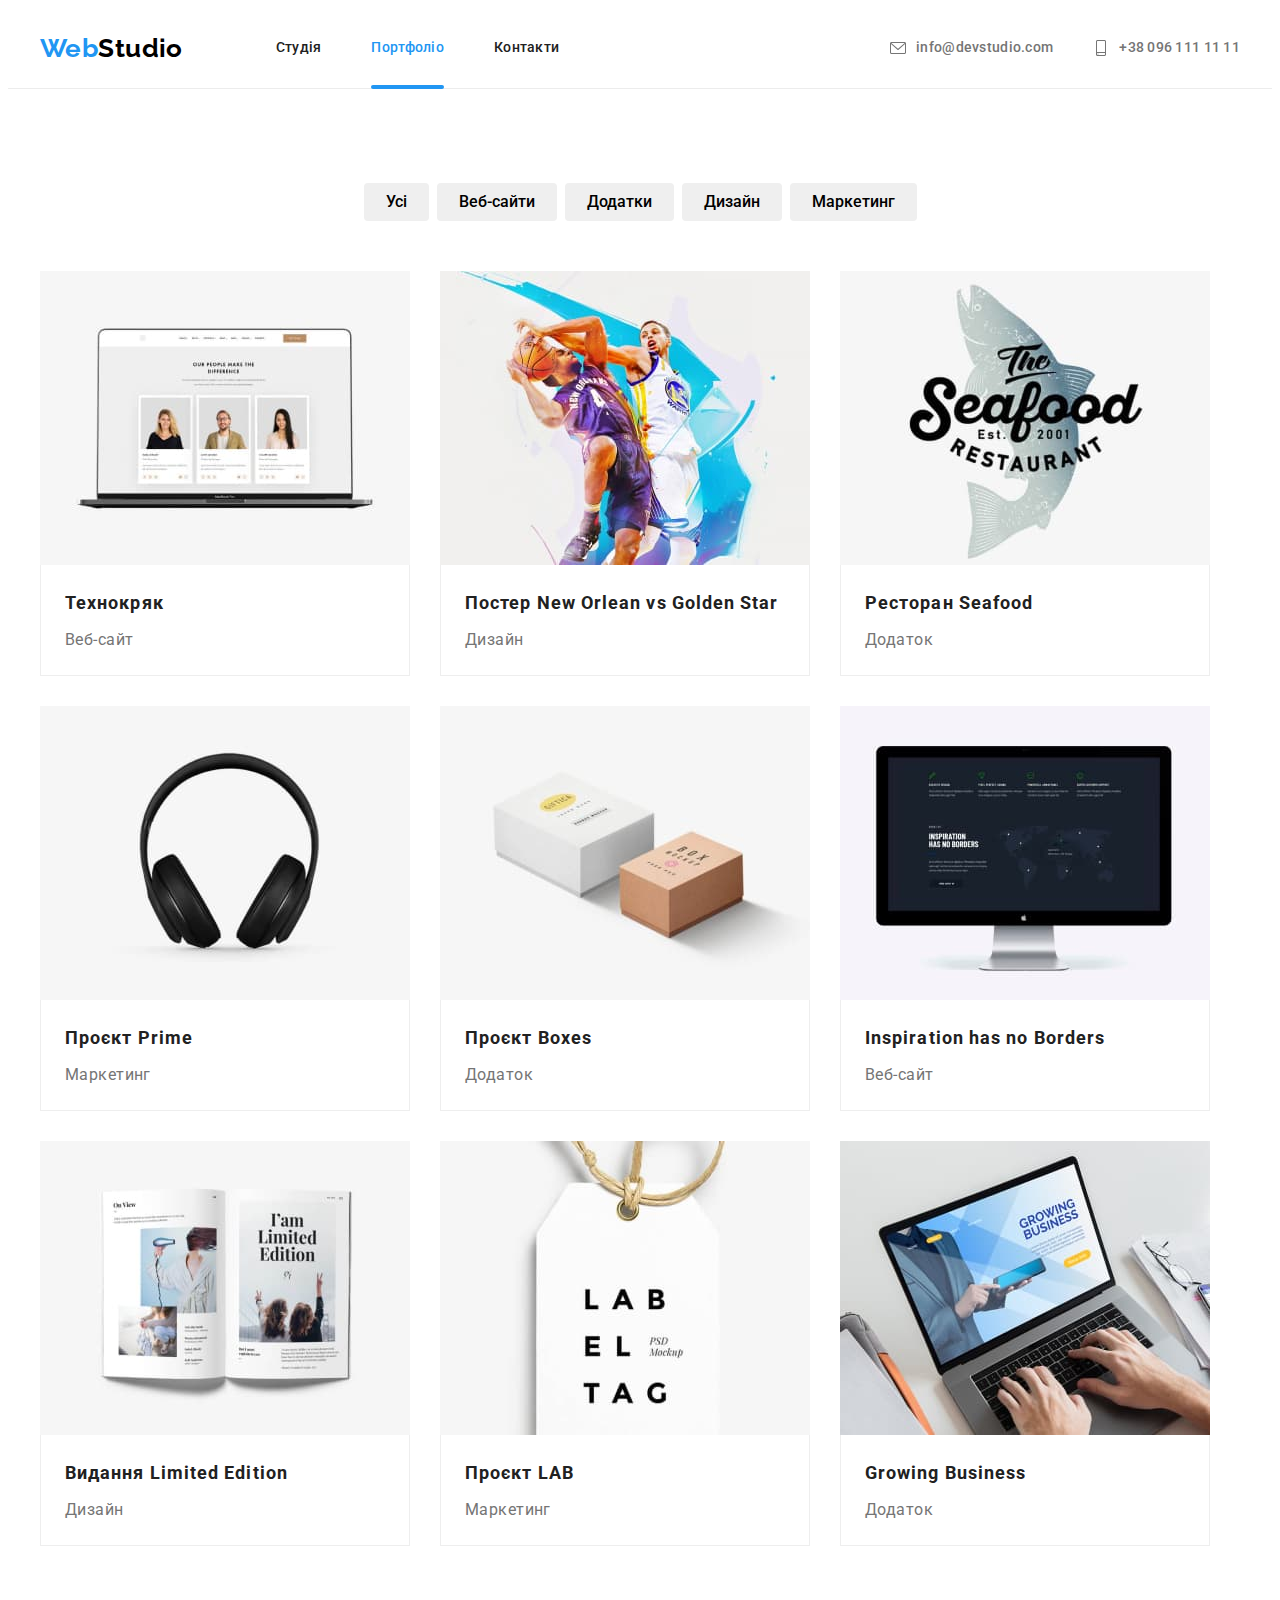
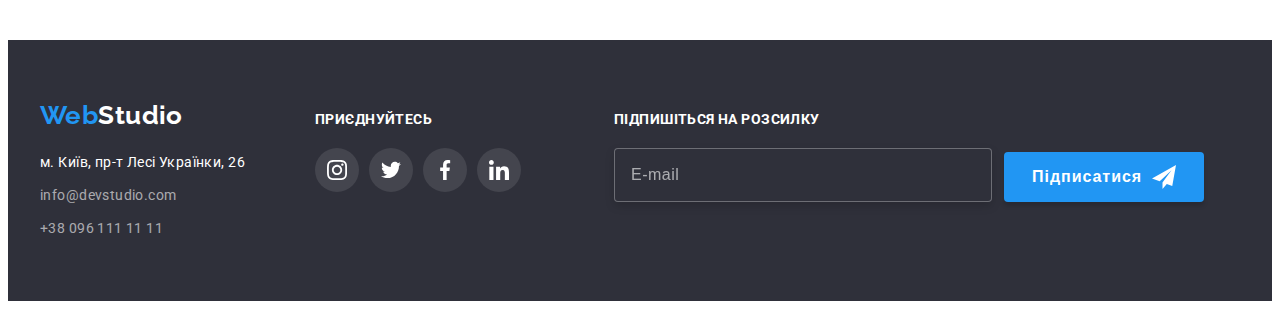
==== portfolio.html @ 4efedf9e "Initial commit" ====
<!DOCTYPE html>
<html lang="uk">
<head>
	<meta charset="UTF-8">
	<meta http-equiv="X-UA-Compatible" content="IE=edge">
	<meta name="viewport" content="width=device-width, initial-scale=1.0">
	<title>Document</title>
	<link href="https://fonts.googleapis.com/css2?family=Raleway:wght@700&family=Roboto:wght@400;500;700;900&display=swap"
		rel="stylesheet">

	<link rel="stylesheet" href="https://cdnjs.cloudflare.com/ajax/libs/modern-normalize/1.1.0/modern-normalize.min.css" integrity="sha512-wpPYUAdjBVSE4KJnH1VR1HeZfpl1ub8YT/NKx4PuQ5NmX2tKuGu6U/JRp5y+Y8XG2tV+wKQpNHVUX03MfMFn9Q==" crossorigin="anonymous" referrerpolicy="no-referrer" />
	<!-- <link rel="stylesheet" href="./css/styles.css"> -->
	<link rel="stylesheet" href="./css/main.min.css">

</head>
<body>
	<!-- Шапка сайта -->
	<header class="header">
		<div class="container">
			<div class="header__content">
				<nav class="header__nav-content">
					<a href="./index.html" class="logo">
						<span class="logo__web">Web</span><span class="logo__studio">Studio</span>
					</a>

					<ul class="site-nav list">
						<li>
							<a href="./index.html" class="site-nav__link">Студія</a>
						</li>
						<li>
							<a href="" class="site-nav__link site-nav__link--current">Портфоліо</a>
						</li>
						<li>
							<a href="" class="site-nav__link">Контакти</a>
						</li>
					</ul>
				</nav>
				
				<ul class="site-contacts list">
					<li>
						<a href="mailto:info@devstudio.com" class="site-contacts__link">
							<svg class="site-contacts__icon" width="16" height="16" >
								<use href="./images/symbol-defs.svg#icon-envelope"></use>
							</svg>
							info@devstudio.com
						</a>
					</li>
					<li>
						<a href="tel:+380961111111" class="site-contacts__link">
							<svg class="site-contacts__icon" width="16" height="16" >
								<use href="./images/symbol-defs.svg#icon-smartphone"></use>
							</svg>
							+38 096 111 11 11
						</a>
					</li>
				</ul>
			</div>
		</div>
	</header>

	<main>
		<section class="section">
			<div class="container">
				<h1 class="section__title visually-hidden">Портфоліо</h1>
				<ul class="filters list">
					<li class="filters__item">
						<button type="button" class="filters__button">Усі</button>
					</li>
					<li class="filters__item">
						<button type="button" class="filters__button">Веб-сайти</button>
					</li>
					<li class="filters__item">
						<button type="button" class="filters__button">Додатки</button>
					</li>
					<li class="filters__item">
						<button type="button" class="filters__button">Дизайн</button>
					</li>
					<li class="filters__item">
						<button type="button" class="filters__button">Маркетинг</button>
					</li>
				</ul>
			
				<ul class="project list">
					<li class="project__item">
						<a href="" class="project__link">
							<div class="project__overlay">
								<img src="./images/services1.jpg" alt="Технокряк" width="370">
								<p class="project__text">
								Ресурс пропонує комплексні пропозиції з різним рівнем функціоналу та сервісів. Все це дозволить відвідувачу отримати вичерпні відомості про компанію чи приватну особу.
								</p>
							</div>
							
							<div class="project__content">
								<h2 class="project__title">Технокряк</h2>
								<p class="project__description">Веб-сайт</p>
							</div>
						</a>
					</li>
					<li class="project__item">
						<a href="" class="project__link">
							<div class="project__overlay">
								<img src="./images/services2.jpg" alt="Постер New Orlean vs Golden Star" width="370">
								<p class="project__text">
								Ресурс пропонує комплексні пропозиції з різним рівнем функціоналу та сервісів. Все це дозволить відвідувачу отримати вичерпні відомості про компанію чи приватну особу.
								</p>
							</div>

							<div class="project__content">
								<h2 class="project__title">Постер New Orlean vs Golden Star</h2>
								<p class="project__description">Дизайн</p>
							</div>
						</a>
					</li>
					<li class="project__item">
						<a href="" class="project__link">
							<div class="project__overlay">
								<img src="./images/services3.jpg" alt="Ресторан Seafood" width="370">
								<p class="project__text">
								Ресурс пропонує комплексні пропозиції з різним рівнем функціоналу та сервісів. Все це дозволить відвідувачу отримати вичерпні відомості про компанію чи приватну особу.
								</p>
							</div>

							<div class="project__content">
								<h2 class="project__title">Ресторан Seafood</h2>
								<p class="project__description">Додаток</p>
							</div>
						</a>
					</li>
					<li class="project__item">
						<a href="" class="project__link">
							<div class="project__overlay">
								<img src="./images/services4.jpg" alt="Проєкт Prime" width="370">
								<p class="project__text">
								Ресурс пропонує комплексні пропозиції з різним рівнем функціоналу та сервісів. Все це дозволить відвідувачу отримати вичерпні відомості про компанію чи приватну особу.
								</p>
							</div>

							<div class="project__content">
								<h2 class="project__title">Проєкт Prime</h2>
								<p class="project__description">Маркетинг</p>
							</div>
						</a>
					</li>
					<li class="project__item">
						<a href="" class="project__link">
							<div class="project__overlay">
								<img src="./images/services5.jpg" alt="Проєкт Boxes" width="370">
								<p class="project__text">
								Ресурс пропонує комплексні пропозиції з різним рівнем функціоналу та сервісів. Все це дозволить відвідувачу отримати вичерпні відомості про компанію чи приватну особу.
								</p>
							</div>

							<div class="project__content">
								<h2 class="project__title">Проєкт Boxes</h2>
								<p class="project__description">Додаток</p>
							</div>
						</a>
					</li>
					<li class="project__item">
						<a href="" class="project__link">
							<div class="project__overlay">
								<img src="./images/services6.jpg" alt="Inspiration has no Borders" width="370">
								<p class="project__text">
								Ресурс пропонує комплексні пропозиції з різним рівнем функціоналу та сервісів. Все це дозволить відвідувачу отримати вичерпні відомості про компанію чи приватну особу.
								</p>
							</div>

							<div class="project__content">
								<h2 class="project__title">Inspiration has no Borders</h2>
								<p class="project__description">Веб-сайт</p>
							</div>
						</a>
					</li>
					<li class="project__item">
						<a href="" class="project__link">
							<div class="project__overlay">
								<img src="./images/services7.jpg" alt="Видання Limited Edition" width="370">
								<p class="project__text">
								Ресурс пропонує комплексні пропозиції з різним рівнем функціоналу та сервісів. Все це дозволить відвідувачу отримати вичерпні відомості про компанію чи приватну особу.
								</p>
							</div>

							<div class="project__content">
								<h2 class="project__title">Видання Limited Edition</h2>
								<p class="project__description">Дизайн</p>
							</div>
						</a>
					</li>
					<li class="project__item">
						<a href="" class="project__link">
							<div class="project__overlay">
								<img src="./images/services8.jpg" alt="Проєкт LAB" width="370">
								<p class="project__text">
								Ресурс пропонує комплексні пропозиції з різним рівнем функціоналу та сервісів. Все це дозволить відвідувачу отримати вичерпні відомості про компанію чи приватну особу.
								</p>
							</div>

							<div class="project__content">
								<h2 class="project__title">Проєкт LAB</h2>
								<p class="project__description">Маркетинг</p>
							</div>
						</a>
					</li>
					<li class="project__item">
						<a href="" class="project__link">
							<div class="project__overlay">
								<img src="./images/services9.jpg" alt="Growing Business" width="370">
								<p class="project__text">
								Ресурс пропонує комплексні пропозиції з різним рівнем функціоналу та сервісів. Все це дозволить відвідувачу отримати вичерпні відомості про компанію чи приватну особу.
								</p>
							</div>

							<div class="project__content">
								<h2 class="project__title">Growing Business</h2>
								<p class="project__description">Додаток</p>
							</div>
						</a>
					</li>
				</ul>
			</div>
		</section>
	</main>

		<footer class="footer">
		<div class="container">
			<div class="footer__arrangement">
				<div class="side-left">
					<a href="./portfolio.html" class="logo"><span class="logo__web">Web</span><span class="logo__studio logo__studio--footer">Studio</span></a>
			
					<address class="address">
						<ul class="address__list list">
							<li class="address__item">
								<a href="https://goo.gl/maps/CPtrU1FHBa2aNyZL9" class="address__street" target="_blank" rel="noopener noreferrer nofollow">м. Київ, пр-т Лесі Українки, 26</a>
							</li>
							<li class="address__item">
								<a href="mailto:info@devstudio.com" class="address__link">info@devstudio.com</a> <br>
							</li>
							<li class="address__item">
								<a href="tel:+380961111111" class="address__link">+38 096 111 11 11</a>
							</li>
						</ul>
					</address>
				</div>
			
				<div class="side-centre">
					<h2 class="side-centre__title">Приєднуйтесь</h2>
					<ul class="network list">
						<li class="network__item">
							<a href="" class="network__svg network__svg--background">
								<svg width="20" height="20">
									<use href="./images/symbol-defs.svg#icon-instagram"></use>
								</svg>
							</a>
						</li>
						<li class="network__item">
							<a href="" class="network__svg network__svg--background">
								<svg width="20" height="20">
									<use href="./images/symbol-defs.svg#icon-twitter"></use>
								</svg>
							</a>
						</li>
						<li class="network__item">
							<a href="" class="network__svg network__svg--background">
								<svg width="20" height="20">
									<use href="./images/symbol-defs.svg#icon-facebook"></use>
								</svg>
							</a>
						</li>
						<li class="network__item">
							<a href="" class="network__svg network__svg--background">
								<svg width="20" height="20">
									<use href="./images/symbol-defs.svg#icon-linkedin"></use>
								</svg>
							</a>
						</li>
					</ul>
				</div>

				<div class="side-right">
					<!-- <h2 class="side-right__title">Підпишіться на розсилку</h2> -->

					<form>
						<div class="content-form">
							<label class="label-footer">
								<span class="label-footer__text">Підпишіться на розсилку</span>
								<input class="label-footer__input" type="email" placeholder="E-mail" name="email">
							</label>

							<button class="button-footer">Підписатися
								<svg class="icon-send" width="24" height="24">
									<use href="./images/symbol-defs.svg#icon-icon-send"></use>
								</svg>
							</button>
						</div>
					</form>
				</div>
			</div>
		</div>
	</footer>
</body>
</html>
---- css/styles.css ----
/* цвет основного текста #212121 */
/* цвет в лого1 #000000*/
/* вторичный цвет текста  #2196F3*/
/* белый #FFFFFF */
/* цвет абзацев #757575 */
/* цвет контактов rgba(255, 255, 255, 0.6) */
/* цвет фона #F5F5F5 */
/* вторичный фон #2F303A*/

:root {
	--primary-text-color: #212121;
	--title-text-color: #FFFFFF;
	--accent-color: #2196F3;
	--paragraph-text-color: #757575;
	--logo-color: #000000;
	--secondary-background-color: #2F303A;
	--hover-button-color: #188CE8;
	--secondary-title-text-color: #F5F4FA;
}

/* Стили index.html */

/* body */
body {
	color: var(--primary-text-color);
	background-color: var(--title-text-color);

	font-family: 'Roboto', sans-serif;
	font-size: 14px;
	letter-spacing: 0.03em;
}

.list {
	list-style: none;
	margin: 0;
	padding: 0;
}

img {
	display: block;
	max-width: 100%;
	height: auto;
}

h1,
h2,
h3,
h4,
h5,
h6,
p {
  margin-top: 0;
  margin-bottom: 0;
}

.container {
	width: 1200px;
	padding-left: 15px;
	padding-right: 15px;
	margin-left: auto;
	margin-right: auto;
	/* outline: 2px solid tomato; */
}

.visually-hidden {
    position: absolute;
    white-space: nowrap;
    width: 1px;
    height: 1px;
    overflow: hidden;
    border: 0;
    padding: 0;
    clip: rect(0 0 0 0);
    clip-path: inset(50%);
    margin: -1px;
}

.header {
	border-bottom: 1px solid #ECECEC;
}

/* logo */
.logo {
	font-family: 'Raleway';
	font-weight: 700;
	font-size: 26px;
	line-height: 1.19;

	text-decoration: none;
}

.logo__web {
	color: var(--accent-color);
}

.logo__studio {
	color: var(--logo-color);
}

.header__content {
	display: flex;
	align-items: center;
}

.header__nav-content {
	display: flex;
	align-items: center;
}

/* Site nav */
.site-nav {
	display: flex;
	gap: 50px;
	margin-left: 93px;
}

.site-nav__link {
	display: block;
	padding-top: 32px;
    padding-bottom: 32px;

	color: inherit;
	font-weight: 500;
	line-height: 1.14;
	letter-spacing: 0.02em;

	text-decoration: none;

	transition: color 250ms cubic-bezier(0.4, 0, 0.2, 1);
}

.site-nav__link:hover,
.site-nav__link:focus {
	color: var(--accent-color);
}

.site-nav__link--current {
	color: var(--accent-color);
	position: relative;
}

.site-nav__link--current::after {
	display: block;
	content: '';
	position: absolute;
	bottom: -1px;
	left: 0;
	width: 100%;
	height: 4px;
	background-color: var(--accent-color);
	border-radius: 2px;
}

.site-contacts {
	display: flex;
	gap: 40px;
	margin-left: auto;
}

.site-contacts__link {
	display: flex;
    align-items: center;
	justify-content: center;
	gap: 10px;
	color: var(--paragraph-text-color);
	fill: currentColor;

	font-weight: 500;
	line-height: 1.14;
	letter-spacing: 0.02em;

	text-decoration: none;

	transition: color 250ms cubic-bezier(0.4, 0, 0.2, 1), fill 250ms cubic-bezier(0.4, 0, 0.2, 1);;
}

.site-contacts__link:hover,
.site-contacts__link:focus,
.address__link:hover,
.address__link:focus {
	color: var(--accent-color);
	fill: currentColor;
}

/* main */

/* Hero */

.hero {
	background-color: var(--secondary-background-color);
	text-align: center;
}

.hero__thumb {
	padding-top: 200px;
	padding-bottom: 200px;

	max-width: 1600px;
	height: 600px;
	margin-left: auto;
	margin-right: auto;
	background-image: linear-gradient(
     	 to right,
     	 rgba(47, 48, 58, 0.4),
     	 rgba(47, 48, 58, 0.4)
    	), 
		url("../images/hero-img.jpg");
	background-repeat: no-repeat;
	background-size: cover;
	background-position: center;
}

.hero__title {
	margin-bottom: 30px;

	color: var(--title-text-color);

	font-weight: 900;
	font-size: 44px;
	line-height: 1.36;
	
	text-align: center;
	letter-spacing: 0.06em;
	text-transform: uppercase;
}

/* button */
.hero__button {
	box-shadow: 0px 4px 4px rgba(0, 0, 0, 0.15);
	border-radius: 4px;
	border: none;
	padding: 10px 24px;

	color: var(--title-text-color);
	background-color: var(--accent-color);

	font-family: inherit;
	font-weight: 700;
	font-size: 16px;
	line-height: 1.88;
	
	text-align: center;
	letter-spacing: 0.06em;

	cursor: pointer;

	transition: background-color 250ms cubic-bezier(0.4, 0, 0.2, 1);
}

.hero__button:hover,
.hero__button:focus {
	background-color: var(--hover-button-color);
}

/* Section content */
.section {
	padding-top: 94px;
	padding-bottom: 94px;
}

.section.no-padding {
	padding-top: 0;
}

.section__title {
	margin-bottom: 50px;

	color: var(--primary-text-color);

	font-size: 36px;
	line-height: 1.17;
	text-align: center;
}

.feature-list {
	display: flex;
	gap: 30px;
}

.feature-list__item {
	width: 270px;
}

.feature-list__svg {
	display: flex;
	align-items: center;
	justify-content: center;
	background-color: var(--secondary-title-text-color);
	height: 120px;
	margin-bottom: 30px;
	border-radius: 4px;
}

.feature-list__title {
	margin-top: 0;
	margin-bottom: 10px;

	font-size: 14px;
	line-height: 1.14;
	text-transform: uppercase;
}

.feature-list__paragraph {
	color: var(--paragraph-text-color);

	line-height: 1.71;
	letter-spacing: 0.03em;
}

/* section-occupation */
.occupation-list {
	display: flex;
	gap: 30px;
}

.occupation-list__item {
	width: 370px;
}

.occupation-list__thumb {
	position: relative;
}

.occupation-list__description {
	position: absolute;
	bottom: 0;
	left: 0;
	width: 100%;
	background-color: rgba(47, 48, 58, 0.8);

	padding: 27px 0;

	font-weight: 700;
	line-height: 1.14;
	text-align: center;
	letter-spacing: 0.03em;
	text-transform: uppercase;

	color: var(--title-text-color);
}

/* our team */
.team--background {
	background-color: var(--secondary-title-text-color);
}

.card-list {
	display: flex;
	gap: 30px;
}

.card-list__item {
	padding-bottom: 30px;
	box-shadow: 0px 1px 3px rgba(0, 0, 0, 0.12), 
				0px 1px 1px rgba(0, 0, 0, 0.14), 
				0px 2px 1px rgba(0, 0, 0, 0.2);
	border-radius: 0px 0px 4px 4px;

	background-color: var(--title-text-color);
	text-align: center;

}

.card-list__img {
	margin-bottom: 30px;
}

.card-list__title {
	margin-bottom: 10px;

	font-weight: 500;
	font-size: 16px;
	line-height: 1.19;
}

.card-list__paragraph {
	margin-bottom: 16px;

	color: var(--paragraph-text-color);

	font-size: 16px;
	line-height: 1.19;
}

.network {
	display: flex;
	gap: 10px;
	justify-content: center;
}

.network__item {
	width: 44px;
	height: 44px;
}

.network__svg {
	display: flex;
	align-items: center;
	justify-content: center;
	border-radius: 50%;
	width: 100%;
	height: 100%;
	fill: #AFB1B8;

	transition: background-color 250ms cubic-bezier(0.4, 0, 0.2, 1), fill 250ms cubic-bezier(0.4, 0, 0.2, 1);
}

.network__svg:hover,
.network__svg:focus {
	fill: var(--title-text-color);
	background-color: var(--accent-color);
}

.clients-card {
	display: flex;
	gap: 30px;
}

.clients-card__item {
	width: 170px;
	height: 92px;
}

.clients-card__svg {
	display: flex;
	align-items: center;
	justify-content: center;
	border: 1px solid #AFB1B8;
	width: 100%;
	height: 100%;
	/* padding: 16px 32px; */
	border-radius: 4px;

	fill: #AFB1B8;

	transition: border 250ms cubic-bezier(0.4, 0, 0.2, 1), fill 250ms cubic-bezier(0.4, 0, 0.2, 1);
}

.clients-card__svg:hover,
.clients-card__svg:focus {
	border: 1px solid var(--accent-color);
	fill: var(--accent-color);
}

/* footer */
.footer {
	padding-top: 60px;
	padding-bottom: 60px;

	background-color: var(--secondary-background-color);
}

.footer__arrangement {
	display: flex;
	align-items: baseline;
}

.logo__studio--footer {
	color: var(--title-text-color);
}

.address__list {
	margin-top: 20px;
	margin-right: 70px;
}

.address__item + .address__item {
	margin-top: 9px;
}

.address__street {
	color: var(--title-text-color);

	line-height: 1.71;
	font-style: normal;
	text-decoration: none;
}

.address__link {
	color: rgba(255, 255, 255, 0.6);

	font-weight: 400;
	line-height: 1.71;

	font-style: normal;
	text-decoration: none;
}


.site-contacts__link:hover,
.site-contacts__link:focus,
.address__link:hover,
.address__link:focus {
	color: var(--accent-color);
	fill: currentColor;
}


.side-centre__title {
	margin-bottom: 20px;

	font-size: 14px;
	line-height: 1.14;
	text-transform: uppercase;

	color: var(--title-text-color);
}

.network__svg--background {
	background: rgba(255, 255, 255, 0.1);
	fill: var(--title-text-color);
}

.network__svg--background:hover,
.network__svg--background:focus {
	background-color: var(--accent-color);
}

.side-right {
	margin-left: 93px;
}

.content-form {
	display: flex;
	gap: 12px;
}

/* .side-right__title {
	margin-bottom: 20px;

	font-size: 14px;
	line-height: 1.14;
	letter-spacing: 0.03em;
	text-transform: uppercase;

	color: var(--title-text-color);
} */

.label-footer__text {
	display: block;
	margin-bottom: 20px;

	font-size: 14px;
	font-weight: 700;
	line-height: 1.14;
	letter-spacing: 0.03em;
	text-transform: uppercase;

	color: var(--title-text-color);
}

.label-footer__input {
	width: 358px;
	height: 50px;

	padding-left: 16px;

	cursor: pointer;

	border: 1px solid rgba(255, 255, 255, 0.3);
	filter: drop-shadow(0px 4px 4px rgba(0, 0, 0, 0.15));
	border-radius: 4px;
	outline: none;
	background-color: var(--secondary-background-color);
	color: var(--title-text-color);
}

.label-footer__input::placeholder {
	font-size: 16px;
	line-height: 1.25;

	letter-spacing: 0.03em;
	color: rgba(255, 255, 255, 0.6);
}

.button-footer {
	padding: 10px 28px;

	background: var(--accent-color);
	box-shadow: 0px 4px 4px rgba(0, 0, 0, 0.15);
	border-radius: 4px;
	border: none;

	font-weight: 700;
	font-size: 16px;
	line-height: 1.88;

	height: 50px;

	display: flex;
	align-items: center;
	align-self: flex-end;
	text-align: center;
	letter-spacing: 0.06em;
	cursor: pointer;

	color: var(--title-text-color);

	transition: background-color 250ms cubic-bezier(0.4, 0, 0.2, 1)
}

.button-footer:hover {
	background-color: var(--hover-button-color);
}

.icon-send {
	margin-left: 10px;
}

/* Стили portfolio.html */
.filters {
	display: flex;
	gap: 8px;
	justify-content: center;
	margin-bottom: 50px;
}

.filters__button {
	border-radius: 4px;
	border: none;
	padding: 6px 22px;

	font-family: inherit;
	font-weight: 500;
	font-size: 16px;
	line-height: 1.62;

	cursor: pointer;

	transition: box-shadow 250ms cubic-bezier(0.4, 0, 0.2, 1), border-radius 250ms cubic-bezier(0.4, 0, 0.2, 1),
				color 250ms cubic-bezier(0.4, 0, 0.2, 1), background-color 250ms cubic-bezier(0.4, 0, 0.2, 1)

}

.filters__button:hover,
.filters__button:focus {
	box-shadow: 0px 3px 1px rgba(0, 0, 0, 0.1), 
				0px 1px 2px rgba(0, 0, 0, 0.08), 
				0px 2px 2px rgba(0, 0, 0, 0.12);
	border-radius: 4px;

	color: var(--title-text-color);
	background-color: var(--accent-color);
}

.project {
	display: flex;
	flex-wrap: wrap;
	gap: 30px;
}

.project__item {
	width: 370px;

	transition: box-shadow 250ms cubic-bezier(0.4, 0, 0.2, 1);
}

.project__item:hover,
.project__item:focus {
	box-shadow: 0px 1px 1px rgba(0, 0, 0, 0.12), 
				0px 4px 4px rgba(0, 0, 0, 0.06), 
				1px 4px 6px rgba(0, 0, 0, 0.16);
}

/* .project .project-img {
	display: block;
	max-width: 100%;
	height: auto;
} */

.project__content {
	padding: 20px 24px;
	border-bottom: 1px solid #EEEEEE;
	border-right: 1px solid #EEEEEE;
	border-left: 1px solid #EEEEEE;
}

.project__link {
	text-decoration: none;
}

.project__title {
	margin-bottom: 4px;

	color: var(--primary-text-color);
	font-size: 18px;
	line-height: 2;
	
	letter-spacing: 0.06em;
}

.project__description {
	color: var(--paragraph-text-color);

	font-size: 16px;
	line-height: 1.88;
}

.project__overlay {
	position: relative;
	overflow: hidden;
}

.project__text {
	position: absolute;
	top: 0;
	left: 0;
	width: 100%;
	height: 100%;
	padding: 63px 24px;

	transform: translateY(101%);
	transition: transform 250ms cubic-bezier(0.4, 0, 0.2, 1);

	font-size: 18px;
	line-height: 1.56;
	letter-spacing: 0.03em;

	color: var(--title-text-color);
	background-color: rgba(33, 150, 243, 0.9);
}

.project__item:hover .project__text {
	transform: translateY(0);
}

/* Backdrop */
.backdrop {
	position: fixed;
	top: 0;
	left: 0;
	width: 100%;
	height: 100%;
	background-color: rgba(0, 0, 0, 0.2);

	opacity: 1;

	transition: opacity 250ms cubic-bezier(0.4, 0, 0.2, 1), visibility 250ms cubic-bezier(0.4, 0, 0.2, 1);
}

.backdrop.is-hidden {
	visibility: hidden;
	opacity: 0;
	pointer-events: none;
}

.backdrop.is-hidden .modal {
  transform: translate(-50%, -50%) scale(1.1);
}

.modal {
	position: absolute;
	top: 50%;
	left: 50%;
	min-width: 528px;
	min-height: 581px;

	padding: 40px;

	background: var(--title-text-color);
	box-shadow: 0px 1px 3px rgba(0, 0, 0, 0.12), 
				0px 1px 1px rgba(0, 0, 0, 0.14), 
				0px 2px 1px rgba(0, 0, 0, 0.2);
	border-radius: 4px;

	transform: translate(-50%, -50%) scale(1);

	transition: transform 250ms cubic-bezier(0.4, 0, 0.2, 1);
}

.modal__button {
	position: absolute;
	top: 8px;
	right: 8px;

	display: flex;
	justify-content: center;
	align-items: center;
	width: 30px;
	height: 30px;
	border-radius: 50%;
	border: none;
	cursor: pointer;

	background-color: var(--title-text-color);
	border: 1px solid rgba(0, 0, 0, 0.1);
	fill: #000000;
}

.modal__button:hover {
	fill: var(--accent-color);
}

.modal__title {
	margin-bottom: 12px;

	font-size: 20px;
	line-height: 1.15;
	text-align: center;
	letter-spacing: 0.03em;

	color: var(--primary-text-color);
}

.form-label {
	display: block;
	margin-bottom: 10px;

	/* transition: border 250ms cubic-bezier(0.4, 0, 0.2, 1), fill 250ms cubic-bezier(0.4, 0, 0.2, 1); */
}

.form-label:focus-within .form-label__input {
	border: 1px solid var(--accent-color);
	border-radius: 4px;
}

.form-label:focus-within .form-label__icon {
	fill: var(--accent-color);
}

.form-label__name {
	display: block;
	margin-bottom: 4px;

	font-size: 12px;
	line-height: 1.16;
	letter-spacing: 0.01em;

	color: var(--paragraph-text-color);
}

.modal__form-label {
	display: block;
	margin-bottom: 20px;
}

.form-label__textarea {
	width: 100%;
	height: 120px;

	padding: 12px 16px;

	resize: none;
	cursor: pointer;

	font-size: 12px;

	border: 1px solid rgba(33, 33, 33, 0.2);
	border-radius: 4px;
	outline: none;
}

.form-label__textarea::placeholder {
	font-size: 12px;
	line-height: 1.16;
	letter-spacing: 0.01em;

	color: rgba(117, 117, 117, 0.5);
}

.form-label__field {
	position: relative;
}

.form-label__input {
	width: 100%;
	height: 40px;
	border: 1px solid rgba(33, 33, 33, 0.2);
	border-radius: 4px;
	padding: 12px 0 12px 42px;
	outline: none;
	cursor: pointer;

	transition: border 250ms cubic-bezier(0.4, 0, 0.2, 1);
}

.form-label__icon {
	position: absolute;
	top: 50%;
	left: 0;
	left: 12px;

	transform: translateY(-50%);

	transition: fill 250ms cubic-bezier(0.4, 0, 0.2, 1);
}

.label-checkbox__input {
	-webkit-appearance: none;
	-moz-appearance: none;
	appearance: none;
	position: absolute;
}

.label-checkbox__icon-check {
	margin-right: 6px;
	fill: transparent;
	border-radius: 2px;
	border: 2px solid var(--primary-text-color);

	transition: background-color 250ms cubic-bezier(0.4, 0, 0.2, 1), border-color 250ms cubic-bezier(0.4, 0, 0.2, 1);
}

.label-checkbox__input:checked + .label-checkbox__icon-check {
	fill: var(--title-text-color);
	background-color: var(--accent-color);
	border-color: var(--accent-color);
	background-origin: border-box;
}

.label-checkbox__text {
	line-height: 1.71;
	letter-spacing: 0.03em;
	color: var(--paragraph-text-color);
}

.label-checkbox__link {
	margin-left: 4px;
	line-height: 1.71;
	letter-spacing: 0.03em;
	text-decoration-line: underline;
	text-decoration-skip-ink: none;
	color: var(--accent-color);
}

.label-checkbox {
	display: flex;
	align-items: center;
	justify-content: center;
	margin-bottom: 30px;
}

.form-button {
	display: block;
	margin: 0 auto;
	padding: 10px 52px;

	background: var(--accent-color);
	box-shadow: 0px 4px 4px rgba(0, 0, 0, 0.15);
	border-radius: 4px;
	border: none;

	font-family: inherit;
	font-weight: 700;
	font-size: 16px;
	line-height: 1.88;
	text-align: center;

	letter-spacing: 0.06em;
	cursor: pointer;

	color: var(--title-text-color);

	transition: background-color 250ms cubic-bezier(0.4, 0, 0.2, 1);

}

.form-button:hover {
	background-color: var(--hover-button-color);
}
---- css/main.min.css ----
:root{--primary-text-color: #212121;--title-text-color: #FFFFFF;--accent-color: #2196F3;--paragraph-text-color: #757575;--logo-color: #000000;--secondary-background-color: #2F303A;--hover-button-color: #188CE8;--secondary-title-text-color: #F5F4FA}body{color:var(--primary-text-color);background-color:var(--title-text-color);font-family:"Roboto",sans-serif;font-size:14px;letter-spacing:.03em}img{display:block;max-width:100%;height:auto}.list{list-style:none;margin:0;padding:0}h1,h2,h3,h4,h5,h6,p{margin-top:0;margin-bottom:0}.address__list{margin-top:20px;margin-right:70px}.address__item+.address__item{margin-top:9px}.address__street{color:var(--title-text-color);line-height:1.71;font-style:normal;text-decoration:none}.address__link{color:rgba(255,255,255,.6);font-weight:400;line-height:1.71;font-style:normal;text-decoration:none}.address__link:hover,.address__link:focus{color:var(--accent-color);fill:currentColor}.backdrop{position:fixed;top:0;left:0;width:100%;height:100%;background-color:rgba(0,0,0,.2);opacity:1;-webkit-transition:opacity 250ms cubic-bezier(0.4, 0, 0.2, 1),visibility 250ms cubic-bezier(0.4, 0, 0.2, 1);transition:opacity 250ms cubic-bezier(0.4, 0, 0.2, 1),visibility 250ms cubic-bezier(0.4, 0, 0.2, 1)}.backdrop.is-hidden{visibility:hidden;opacity:0;pointer-events:none}.card-list{display:-webkit-box;display:-ms-flexbox;display:flex;gap:30px}.card-list__item{padding-bottom:30px;-webkit-box-shadow:0px 1px 3px rgba(0,0,0,.12),0px 1px 1px rgba(0,0,0,.14),0px 2px 1px rgba(0,0,0,.2);box-shadow:0px 1px 3px rgba(0,0,0,.12),0px 1px 1px rgba(0,0,0,.14),0px 2px 1px rgba(0,0,0,.2);border-radius:0px 0px 4px 4px;background-color:var(--title-text-color);text-align:center}.card-list__img{margin-bottom:30px}.card-list__title{margin-bottom:10px;font-weight:500;font-size:16px;line-height:1.19}.card-list__paragraph{margin-bottom:16px;color:var(--paragraph-text-color);font-size:16px;line-height:1.19}.clients-card{display:-webkit-box;display:-ms-flexbox;display:flex;gap:30px}.clients-card__item{width:170px;height:92px}.clients-card__svg{display:-webkit-box;display:-ms-flexbox;display:flex;-webkit-box-align:center;-ms-flex-align:center;align-items:center;-webkit-box-pack:center;-ms-flex-pack:center;justify-content:center;border:1px solid #afb1b8;width:100%;height:100%;border-radius:4px;fill:#afb1b8;-webkit-transition:border 250ms cubic-bezier(0.4, 0, 0.2, 1),fill 250ms cubic-bezier(0.4, 0, 0.2, 1);transition:border 250ms cubic-bezier(0.4, 0, 0.2, 1),fill 250ms cubic-bezier(0.4, 0, 0.2, 1)}.clients-card__svg:hover,.clients-card__svg:focus{border:1px solid var(--accent-color);fill:var(--accent-color)}.content-form{display:-webkit-box;display:-ms-flexbox;display:flex;gap:12px}.feature-list{display:-webkit-box;display:-ms-flexbox;display:flex;gap:30px}.feature-list__item{width:270px}.feature-list__svg{display:-webkit-box;display:-ms-flexbox;display:flex;-webkit-box-align:center;-ms-flex-align:center;align-items:center;-webkit-box-pack:center;-ms-flex-pack:center;justify-content:center;background-color:var(--secondary-title-text-color);height:120px;margin-bottom:30px;border-radius:4px}.feature-list__title{margin-top:0;margin-bottom:10px;font-size:14px;line-height:1.14;text-transform:uppercase}.feature-list__paragraph{color:var(--paragraph-text-color);line-height:1.71;letter-spacing:.03em}.filters{display:-webkit-box;display:-ms-flexbox;display:flex;gap:8px;-webkit-box-pack:center;-ms-flex-pack:center;justify-content:center;margin-bottom:50px}.filters__button{border-radius:4px;border:none;padding:6px 22px;font-family:inherit;font-weight:500;font-size:16px;line-height:1.62;cursor:pointer;-webkit-transition:border-radius 250ms cubic-bezier(0.4, 0, 0.2, 1),color 250ms cubic-bezier(0.4, 0, 0.2, 1),background-color 250ms cubic-bezier(0.4, 0, 0.2, 1),-webkit-box-shadow 250ms cubic-bezier(0.4, 0, 0.2, 1);transition:border-radius 250ms cubic-bezier(0.4, 0, 0.2, 1),color 250ms cubic-bezier(0.4, 0, 0.2, 1),background-color 250ms cubic-bezier(0.4, 0, 0.2, 1),-webkit-box-shadow 250ms cubic-bezier(0.4, 0, 0.2, 1);transition:box-shadow 250ms cubic-bezier(0.4, 0, 0.2, 1),border-radius 250ms cubic-bezier(0.4, 0, 0.2, 1),color 250ms cubic-bezier(0.4, 0, 0.2, 1),background-color 250ms cubic-bezier(0.4, 0, 0.2, 1);transition:box-shadow 250ms cubic-bezier(0.4, 0, 0.2, 1),border-radius 250ms cubic-bezier(0.4, 0, 0.2, 1),color 250ms cubic-bezier(0.4, 0, 0.2, 1),background-color 250ms cubic-bezier(0.4, 0, 0.2, 1),-webkit-box-shadow 250ms cubic-bezier(0.4, 0, 0.2, 1)}.filters__button:hover,.filters__button:focus{-webkit-box-shadow:0px 3px 1px rgba(0,0,0,.1),0px 1px 2px rgba(0,0,0,.08),0px 2px 2px rgba(0,0,0,.12);box-shadow:0px 3px 1px rgba(0,0,0,.1),0px 1px 2px rgba(0,0,0,.08),0px 2px 2px rgba(0,0,0,.12);border-radius:4px;color:var(--title-text-color);background-color:var(--accent-color)}.footer{padding-top:60px;padding-bottom:60px;background-color:var(--secondary-background-color)}.footer__arrangement{display:-webkit-box;display:-ms-flexbox;display:flex;-webkit-box-align:baseline;-ms-flex-align:baseline;align-items:baseline}.form-button{display:block;margin:0 auto;padding:10px 52px;background:var(--accent-color);-webkit-box-shadow:0px 4px 4px rgba(0,0,0,.15);box-shadow:0px 4px 4px rgba(0,0,0,.15);border-radius:4px;border:none;font-family:inherit;font-weight:700;font-size:16px;line-height:1.88;text-align:center;letter-spacing:.06em;cursor:pointer;color:var(--title-text-color);-webkit-transition:background-color 250ms cubic-bezier(0.4, 0, 0.2, 1);transition:background-color 250ms cubic-bezier(0.4, 0, 0.2, 1)}.form-button:hover{background-color:var(--hover-button-color)}.form-label{display:block;margin-bottom:10px}.form-label__input{width:100%;height:40px;border:1px solid rgba(33,33,33,.2);border-radius:4px;padding:12px 0 12px 42px;outline:none;cursor:pointer;-webkit-transition:border 250ms cubic-bezier(0.4, 0, 0.2, 1);transition:border 250ms cubic-bezier(0.4, 0, 0.2, 1)}.form-label:focus-within .form-label__input{border:1px solid var(--accent-color);border-radius:4px}.form-label__icon{position:absolute;top:50%;left:0;left:12px;-webkit-transform:translateY(-50%);transform:translateY(-50%);-webkit-transition:fill 250ms cubic-bezier(0.4, 0, 0.2, 1);transition:fill 250ms cubic-bezier(0.4, 0, 0.2, 1)}.form-label:focus-within .form-label__icon{fill:var(--accent-color)}.form-label__name{display:block;margin-bottom:4px;font-size:12px;line-height:1.16;letter-spacing:.01em;color:var(--paragraph-text-color)}.modal__form-label{display:block;margin-bottom:20px}.form-label__textarea{width:100%;height:120px;padding:12px 16px;resize:none;cursor:pointer;font-size:12px;border:1px solid rgba(33,33,33,.2);border-radius:4px;outline:none}.form-label__textarea::-webkit-input-placeholder{font-size:12px;line-height:1.16;letter-spacing:.01em;color:rgba(117,117,117,.5)}.form-label__textarea::-moz-placeholder{font-size:12px;line-height:1.16;letter-spacing:.01em;color:rgba(117,117,117,.5)}.form-label__textarea:-ms-input-placeholder{font-size:12px;line-height:1.16;letter-spacing:.01em;color:rgba(117,117,117,.5)}.form-label__textarea::-ms-input-placeholder{font-size:12px;line-height:1.16;letter-spacing:.01em;color:rgba(117,117,117,.5)}.form-label__textarea::placeholder{font-size:12px;line-height:1.16;letter-spacing:.01em;color:rgba(117,117,117,.5)}.form-label__field{position:relative}.header{border-bottom:1px solid #ececec}.header__content{display:-webkit-box;display:-ms-flexbox;display:flex;-webkit-box-align:center;-ms-flex-align:center;align-items:center}.header__nav-content{display:-webkit-box;display:-ms-flexbox;display:flex;-webkit-box-align:center;-ms-flex-align:center;align-items:center}.hero{background-color:var(--secondary-background-color);text-align:center}.hero__thumb{padding-top:200px;padding-bottom:200px;max-width:1600px;height:600px;margin-left:auto;margin-right:auto;background-image:-webkit-gradient(linear, left top, right top, from(rgba(47, 48, 58, 0.4)), to(rgba(47, 48, 58, 0.4))),url("../images/hero-img.jpg");background-image:linear-gradient(to right, rgba(47, 48, 58, 0.4), rgba(47, 48, 58, 0.4)),url("../images/hero-img.jpg");background-repeat:no-repeat;background-size:cover;background-position:center}.hero__title{margin-bottom:30px;color:var(--title-text-color);font-weight:900;font-size:44px;line-height:1.36;text-align:center;letter-spacing:.06em;text-transform:uppercase}.hero__button{-webkit-box-shadow:0px 4px 4px rgba(0,0,0,.15);box-shadow:0px 4px 4px rgba(0,0,0,.15);border-radius:4px;border:none;padding:10px 24px;color:var(--title-text-color);background-color:var(--accent-color);font-family:inherit;font-weight:700;font-size:16px;line-height:1.88;text-align:center;letter-spacing:.06em;cursor:pointer;-webkit-transition:background-color 250ms cubic-bezier(0.4, 0, 0.2, 1);transition:background-color 250ms cubic-bezier(0.4, 0, 0.2, 1)}.hero__button:hover,.hero__button:focus{background-color:var(--hover-button-color)}.label-checkbox{display:-webkit-box;display:-ms-flexbox;display:flex;-webkit-box-align:center;-ms-flex-align:center;align-items:center;-webkit-box-pack:center;-ms-flex-pack:center;justify-content:center;margin-bottom:30px}.label-checkbox__input{-webkit-appearance:none;-moz-appearance:none;appearance:none;position:absolute}.label-checkbox__icon-check{margin-right:6px;fill:rgba(0,0,0,0);border-radius:2px;border:2px solid var(--primary-text-color);-webkit-transition:background-color 250ms cubic-bezier(0.4, 0, 0.2, 1),border-color 250ms cubic-bezier(0.4, 0, 0.2, 1);transition:background-color 250ms cubic-bezier(0.4, 0, 0.2, 1),border-color 250ms cubic-bezier(0.4, 0, 0.2, 1)}.label-checkbox__input:checked+.label-checkbox__icon-check{fill:var(--title-text-color);background-color:var(--accent-color);border-color:var(--accent-color);background-origin:border-box}.label-checkbox__text{line-height:1.71;letter-spacing:.03em;color:var(--paragraph-text-color)}.label-checkbox__link{margin-left:4px;line-height:1.71;letter-spacing:.03em;-webkit-text-decoration-line:underline;text-decoration-line:underline;-webkit-text-decoration-skip-ink:none;text-decoration-skip-ink:none;color:var(--accent-color)}.label-footer__text{display:block;margin-bottom:20px;font-size:14px;font-weight:700;line-height:1.14;letter-spacing:.03em;text-transform:uppercase;color:var(--title-text-color)}.label-footer__input{width:358px;height:50px;padding-left:16px;cursor:pointer;border:1px solid rgba(255,255,255,.3);-webkit-filter:drop-shadow(0px 4px 4px rgba(0, 0, 0, 0.15));filter:drop-shadow(0px 4px 4px rgba(0, 0, 0, 0.15));border-radius:4px;outline:none;background-color:var(--secondary-background-color);color:var(--title-text-color)}.label-footer__input::-webkit-input-placeholder{font-size:16px;line-height:1.25;letter-spacing:.03em;color:rgba(255,255,255,.6)}.label-footer__input::-moz-placeholder{font-size:16px;line-height:1.25;letter-spacing:.03em;color:rgba(255,255,255,.6)}.label-footer__input:-ms-input-placeholder{font-size:16px;line-height:1.25;letter-spacing:.03em;color:rgba(255,255,255,.6)}.label-footer__input::-ms-input-placeholder{font-size:16px;line-height:1.25;letter-spacing:.03em;color:rgba(255,255,255,.6)}.label-footer__input::placeholder{font-size:16px;line-height:1.25;letter-spacing:.03em;color:rgba(255,255,255,.6)}.button-footer{padding:10px 28px;background:var(--accent-color);-webkit-box-shadow:0px 4px 4px rgba(0,0,0,.15);box-shadow:0px 4px 4px rgba(0,0,0,.15);border-radius:4px;border:none;font-weight:700;font-size:16px;line-height:1.88;height:50px;display:-webkit-box;display:-ms-flexbox;display:flex;-webkit-box-align:center;-ms-flex-align:center;align-items:center;-ms-flex-item-align:end;align-self:flex-end;text-align:center;letter-spacing:.06em;cursor:pointer;color:var(--title-text-color);-webkit-transition:background-color 250ms cubic-bezier(0.4, 0, 0.2, 1);transition:background-color 250ms cubic-bezier(0.4, 0, 0.2, 1)}.button-footer:hover{background-color:var(--hover-button-color)}.icon-send{margin-left:10px}.logo{font-family:"Raleway";font-weight:700;font-size:26px;line-height:1.19;text-decoration:none}.logo__web{color:var(--accent-color)}.logo__studio{color:var(--logo-color)}.logo__studio--footer{color:var(--title-text-color)}.modal{position:absolute;top:50%;left:50%;min-width:528px;min-height:581px;padding:40px;background:var(--title-text-color);-webkit-box-shadow:0px 1px 3px rgba(0,0,0,.12),0px 1px 1px rgba(0,0,0,.14),0px 2px 1px rgba(0,0,0,.2);box-shadow:0px 1px 3px rgba(0,0,0,.12),0px 1px 1px rgba(0,0,0,.14),0px 2px 1px rgba(0,0,0,.2);border-radius:4px;-webkit-transform:translate(-50%, -50%) scale(1);transform:translate(-50%, -50%) scale(1);-webkit-transition:-webkit-transform 250ms cubic-bezier(0.4, 0, 0.2, 1);transition:-webkit-transform 250ms cubic-bezier(0.4, 0, 0.2, 1);transition:transform 250ms cubic-bezier(0.4, 0, 0.2, 1);transition:transform 250ms cubic-bezier(0.4, 0, 0.2, 1), -webkit-transform 250ms cubic-bezier(0.4, 0, 0.2, 1)}.backdrop.is-hidden .modal{-webkit-transform:translate(-50%, -50%) scale(1.1);transform:translate(-50%, -50%) scale(1.1)}.modal__button{position:absolute;top:8px;right:8px;display:-webkit-box;display:-ms-flexbox;display:flex;-webkit-box-pack:center;-ms-flex-pack:center;justify-content:center;-webkit-box-align:center;-ms-flex-align:center;align-items:center;width:30px;height:30px;border-radius:50%;border:none;cursor:pointer;background-color:var(--title-text-color);border:1px solid rgba(0,0,0,.1);fill:#000}.modal__button:hover{fill:var(--accent-color)}.modal__title{margin-bottom:12px;font-size:20px;line-height:1.15;text-align:center;letter-spacing:.03em;color:var(--primary-text-color)}.network{display:-webkit-box;display:-ms-flexbox;display:flex;gap:10px;-webkit-box-pack:center;-ms-flex-pack:center;justify-content:center}.network__item{width:44px;height:44px}.network__svg{display:-webkit-box;display:-ms-flexbox;display:flex;-webkit-box-align:center;-ms-flex-align:center;align-items:center;-webkit-box-pack:center;-ms-flex-pack:center;justify-content:center;border-radius:50%;width:100%;height:100%;fill:#afb1b8;-webkit-transition:background-color 250ms cubic-bezier(0.4, 0, 0.2, 1),fill 250ms cubic-bezier(0.4, 0, 0.2, 1);transition:background-color 250ms cubic-bezier(0.4, 0, 0.2, 1),fill 250ms cubic-bezier(0.4, 0, 0.2, 1)}.network__svg:hover,.network__svg:focus{fill:var(--title-text-color);background-color:var(--accent-color)}.network__svg--background{background:rgba(255,255,255,.1);fill:var(--title-text-color)}.network__svg--background:hover,.network__svg--background:focus{background-color:var(--accent-color)}.occupation-list{display:-webkit-box;display:-ms-flexbox;display:flex;gap:30px}.occupation-list__item{width:370px}.occupation-list__thumb{position:relative}.occupation-list__description{position:absolute;bottom:0;left:0;width:100%;background-color:rgba(47,48,58,.8);padding:27px 0;font-weight:700;line-height:1.14;text-align:center;letter-spacing:.03em;text-transform:uppercase;color:var(--title-text-color)}.project{display:-webkit-box;display:-ms-flexbox;display:flex;-ms-flex-wrap:wrap;flex-wrap:wrap;gap:30px}.project__item{width:370px;-webkit-transition:-webkit-box-shadow 250ms cubic-bezier(0.4, 0, 0.2, 1);transition:-webkit-box-shadow 250ms cubic-bezier(0.4, 0, 0.2, 1);transition:box-shadow 250ms cubic-bezier(0.4, 0, 0.2, 1);transition:box-shadow 250ms cubic-bezier(0.4, 0, 0.2, 1), -webkit-box-shadow 250ms cubic-bezier(0.4, 0, 0.2, 1)}.project__item:hover,.project__item:focus{-webkit-box-shadow:0px 1px 1px rgba(0,0,0,.12),0px 4px 4px rgba(0,0,0,.06),1px 4px 6px rgba(0,0,0,.16);box-shadow:0px 1px 1px rgba(0,0,0,.12),0px 4px 4px rgba(0,0,0,.06),1px 4px 6px rgba(0,0,0,.16)}.project__content{padding:20px 24px;border-bottom:1px solid #eee;border-right:1px solid #eee;border-left:1px solid #eee}.project__link{text-decoration:none}.project__title{margin-bottom:4px;color:var(--primary-text-color);font-size:18px;line-height:2;letter-spacing:.06em}.project__description{color:var(--paragraph-text-color);font-size:16px;line-height:1.88}.project__overlay{position:relative;overflow:hidden}.project__text{position:absolute;top:0;left:0;width:100%;height:100%;padding:63px 24px;-webkit-transform:translateY(101%);transform:translateY(101%);-webkit-transition:-webkit-transform 250ms cubic-bezier(0.4, 0, 0.2, 1);transition:-webkit-transform 250ms cubic-bezier(0.4, 0, 0.2, 1);transition:transform 250ms cubic-bezier(0.4, 0, 0.2, 1);transition:transform 250ms cubic-bezier(0.4, 0, 0.2, 1), -webkit-transform 250ms cubic-bezier(0.4, 0, 0.2, 1);font-size:18px;line-height:1.56;letter-spacing:.03em;color:var(--title-text-color);background-color:rgba(33,150,243,.9)}.project__item:hover .project__text{-webkit-transform:translateY(0);transform:translateY(0)}.section{padding-top:94px;padding-bottom:94px}.section.no-padding{padding-top:0}.section__title{margin-bottom:50px;color:var(--primary-text-color);font-size:36px;line-height:1.17;text-align:center}.side-centre__title{margin-bottom:20px;font-size:14px;line-height:1.14;text-transform:uppercase;color:var(--title-text-color)}.side-right{margin-left:93px}.site-contacts{display:-webkit-box;display:-ms-flexbox;display:flex;gap:40px;margin-left:auto}.site-contacts__link{display:-webkit-box;display:-ms-flexbox;display:flex;-webkit-box-align:center;-ms-flex-align:center;align-items:center;-webkit-box-pack:center;-ms-flex-pack:center;justify-content:center;gap:10px;color:var(--paragraph-text-color);fill:currentColor;font-weight:500;line-height:1.14;letter-spacing:.02em;text-decoration:none;-webkit-transition:color 250ms cubic-bezier(0.4, 0, 0.2, 1),fill 250ms cubic-bezier(0.4, 0, 0.2, 1);transition:color 250ms cubic-bezier(0.4, 0, 0.2, 1),fill 250ms cubic-bezier(0.4, 0, 0.2, 1)}.site-contacts__link:hover,.site-contacts__link:focus{color:var(--accent-color);fill:currentColor}.site-nav{display:-webkit-box;display:-ms-flexbox;display:flex;gap:50px;margin-left:93px}.site-nav__link{display:block;padding-top:32px;padding-bottom:32px;color:inherit;font-weight:500;line-height:1.14;letter-spacing:.02em;text-decoration:none;-webkit-transition:color 250ms cubic-bezier(0.4, 0, 0.2, 1);transition:color 250ms cubic-bezier(0.4, 0, 0.2, 1)}.site-nav__link:hover,.site-nav__link:focus{color:var(--accent-color)}.site-nav__link--current{color:var(--accent-color);position:relative}.site-nav__link--current::after{display:block;content:"";position:absolute;bottom:-1px;left:0;width:100%;height:4px;background-color:var(--accent-color);border-radius:2px}.team--background{background-color:var(--secondary-title-text-color)}.container{width:1200px;padding-left:15px;padding-right:15px;margin-left:auto;margin-right:auto}.visually-hidden{position:absolute;white-space:nowrap;width:1px;height:1px;overflow:hidden;border:0;padding:0;clip:rect(0 0 0 0);-webkit-clip-path:inset(50%);clip-path:inset(50%);margin:-1px}/*# sourceMappingURL=main.min.css.map */
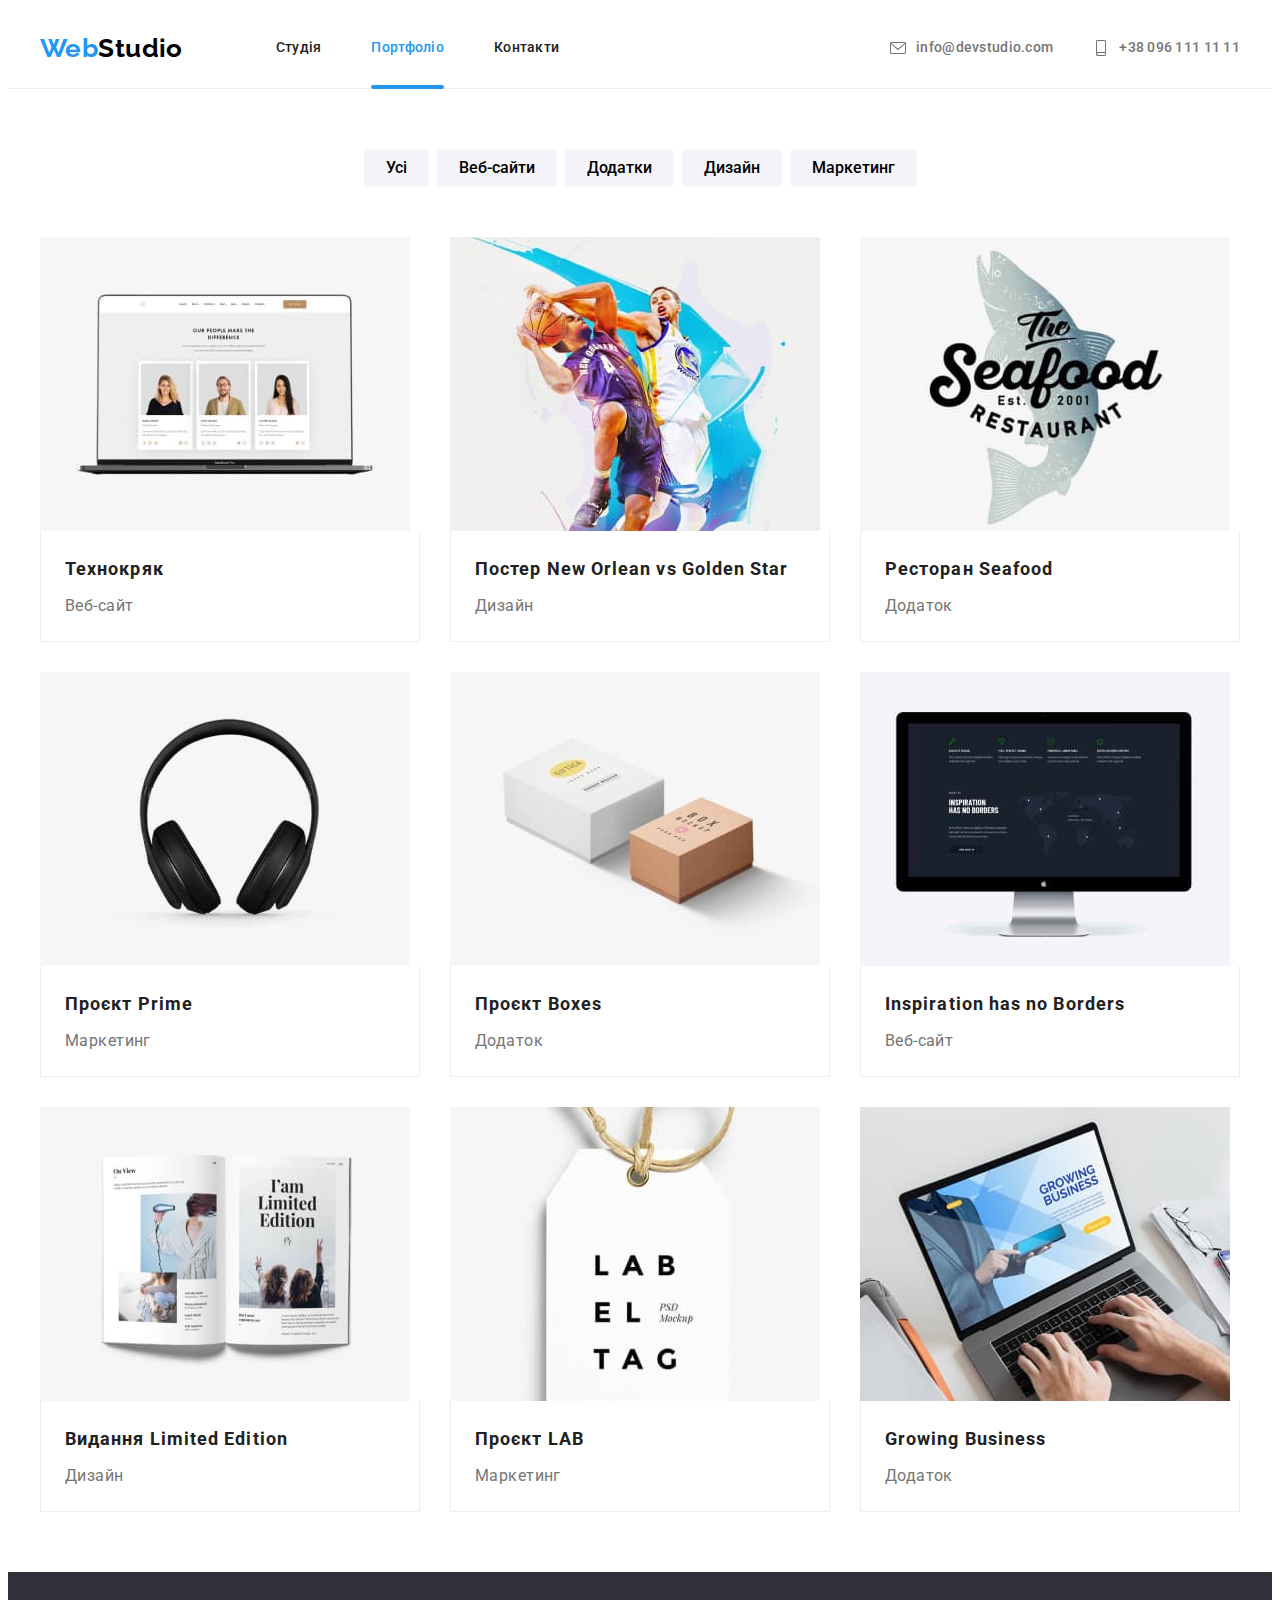
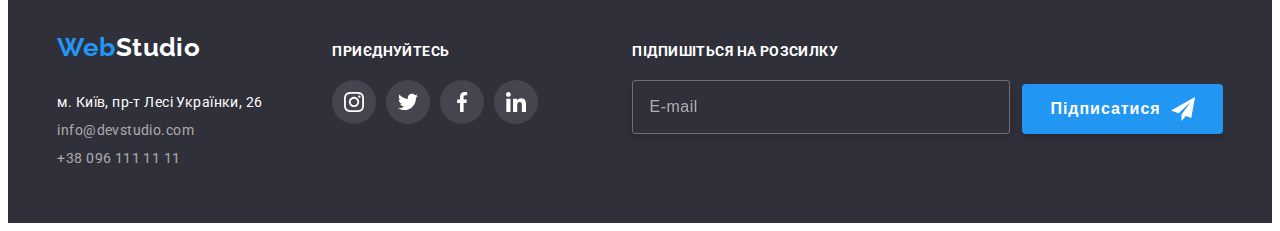
==== commit cad35ead: "Виконав дз8" ====
--- a/portfolio.html
+++ b/portfolio.html
@@ -23,6 +23,12 @@
 						<span class="logo__web">Web</span><span class="logo__studio">Studio</span>
 					</a>
 
+					<button class="mobile-menu__button-open js-open-menu">
+						<svg width="40" height="40">
+							<use href="./images/symbol-defs.svg#icon-menu-open"></use>
+						</svg>
+					</button>
+
 					<ul class="site-nav list">
 						<li>
 							<a href="./index.html" class="site-nav__link">Студія</a>
@@ -37,7 +43,7 @@
 				</nav>
 				
 				<ul class="site-contacts list">
-					<li>
+					<li class="site-contacts__item">
 						<a href="mailto:info@devstudio.com" class="site-contacts__link">
 							<svg class="site-contacts__icon" width="16" height="16" >
 								<use href="./images/symbol-defs.svg#icon-envelope"></use>
@@ -45,7 +51,7 @@
 							info@devstudio.com
 						</a>
 					</li>
-					<li>
+					<li class="site-contacts__item">
 						<a href="tel:+380961111111" class="site-contacts__link">
 							<svg class="site-contacts__icon" width="16" height="16" >
 								<use href="./images/symbol-defs.svg#icon-smartphone"></use>
@@ -55,6 +61,54 @@
 					</li>
 				</ul>
 			</div>
+		</div>
+
+		<div class="mobile-menu js-menu-container">
+			<button type="button" class="mobile-menu__button-close js-close-menu">
+				<svg width="40" height="40">
+					<use href="./images/symbol-defs.svg#icon-menu-close"></use>
+				</svg>
+			</button>
+
+			<ul class="mobile-nav list">
+				<li class="mobile-nav__item">
+					<a href="" class="mobile-nav__link">Студія</a>
+				</li>
+				<li class="mobile-nav__item">
+					<a href="./portfolio.html" class="mobile-nav__link">Портфоліо</a>
+				</li>
+				<li class="mobile-nav__item">
+					<a href="" class="mobile-nav__link">Контакти</a>
+				</li>
+			</ul>
+
+			<ul class="mobile-contacts list">
+				<li class="mobile-contacts__item">
+					<a href="mailto:info@devstudio.com" class="mobile-contacts__link">
+						info@devstudio.com
+					</a>
+				</li>
+				<li class="mobile-contacts__item">
+					<a href="tel:+380961111111" class="mobile-contacts__link">
+						+38 096 111 11 11
+					</a>
+				</li>
+			</ul>
+
+			<ul class="mobile-network list">
+				<li>
+					<a href="#" class="mobile-network__link">Instagram</a>
+				</li>
+				<li>
+					<a href="#" class="mobile-network__link">Twitter</a>
+				</li>
+				<li>
+					<a href="#" class="mobile-network__link">Facebook</a>
+				</li>
+				<li>
+					<a href="#" class="mobile-network__link">LinkedIn</a>
+				</li>
+			</ul>
 		</div>
 	</header>
 
@@ -84,7 +138,31 @@
 					<li class="project__item">
 						<a href="" class="project__link">
 							<div class="project__overlay">
-								<img src="./images/services1.jpg" alt="Технокряк" width="370">
+								<picture>
+									<source
+									srcset="
+										./images/technokryak.jpg    1x,
+										./images/technokryak@2x.jpg 2x
+									"
+									media="(min-width: 1200px)"
+									/>
+									<source
+									srcset="
+										./images/technokryak-tablet.jpg    1x,
+										./images/technokryak-tablet@2x.jpg 2x
+									"
+									media="(min-width: 768px)"
+									/>
+									<img
+									srcset="
+										./images/technokryak-mobile.jpg    1x,
+										./images/technokryak-mobile@2x.jpg 2x
+									"
+									src="./images/technokryak-mobile.jpg"
+									alt="Технокряк"
+									class="projects__img"
+									/>
+								</picture>
 								<p class="project__text">
 								Ресурс пропонує комплексні пропозиції з різним рівнем функціоналу та сервісів. Все це дозволить відвідувачу отримати вичерпні відомості про компанію чи приватну особу.
 								</p>
@@ -99,7 +177,33 @@
 					<li class="project__item">
 						<a href="" class="project__link">
 							<div class="project__overlay">
-								<img src="./images/services2.jpg" alt="Постер New Orlean vs Golden Star" width="370">
+								<picture>
+									<source
+									srcset="
+										./images/new-orlean.jpg    1x,
+										./images/new-orlean@2x.jpg 2x
+									"
+									media="(min-width: 1200px)"
+									/>
+
+									<source
+									srcset="
+										./images/new-orlean-tablet.jpg    1x,
+										./images/new-orlean-tablet@2x.jpg 2x
+									"
+									media="(min-width: 768px)"
+									/>
+
+									<img
+									srcset="
+										./images/new-orlean-mobile.jpg    1x,
+										./images/new-orlean-mobile@2x.jpg 2x
+									"
+									src="./images/new-orlean-mobile.jpg"
+									alt="New Orlean vs Golden Star"
+									class="projects__img"
+									/>
+								</picture>
 								<p class="project__text">
 								Ресурс пропонує комплексні пропозиції з різним рівнем функціоналу та сервісів. Все це дозволить відвідувачу отримати вичерпні відомості про компанію чи приватну особу.
 								</p>
@@ -114,7 +218,33 @@
 					<li class="project__item">
 						<a href="" class="project__link">
 							<div class="project__overlay">
-								<img src="./images/services3.jpg" alt="Ресторан Seafood" width="370">
+								<picture>
+									<source
+									srcset="
+										./images/seafood.jpg    1x,
+										./images/seafood@2x.jpg 2x
+									"
+									media="(min-width: 1200px)"
+									/>
+
+									<source
+									srcset="
+										./images/seafood-tablet.jpg    1x,
+										./images/seafood-tablet@2x.jpg 2x
+									"
+									media="(min-width: 768px)"
+									/>
+
+									<img
+									srcset="
+										./images/seafood-mobile.jpg    1x,
+										./images/seafood-mobile@2x.jpg 2x
+									"
+									src="./images/seafood-mobile.jpg"
+									alt="Ресторан Seafood"
+									class="projects__img"
+									/>
+								</picture>
 								<p class="project__text">
 								Ресурс пропонує комплексні пропозиції з різним рівнем функціоналу та сервісів. Все це дозволить відвідувачу отримати вичерпні відомості про компанію чи приватну особу.
 								</p>
@@ -129,7 +259,28 @@
 					<li class="project__item">
 						<a href="" class="project__link">
 							<div class="project__overlay">
-								<img src="./images/services4.jpg" alt="Проєкт Prime" width="370">
+								<picture>
+									<source
+									srcset="./images/prime.jpg 1x, ./images/prime@2x.jpg 2x"
+									media="(min-width: 1200px)"
+									/>
+									<source
+									srcset="
+										./images/prime-tablet.jpg    1x,
+										./images/prime-tablet@2x.jpg 2x
+									"
+									media="(min-width: 768px)"
+									/>
+									<img
+									srcset="
+										./images/prime-mobile.jpg    1x,
+										./images/prime-mobile@2x.jpg 2x
+									"
+									src="./images/prime-mobile.jpg"
+									alt="Проєкт Prime"
+									class="projects__img"
+									/>
+								</picture>
 								<p class="project__text">
 								Ресурс пропонує комплексні пропозиції з різним рівнем функціоналу та сервісів. Все це дозволить відвідувачу отримати вичерпні відомості про компанію чи приватну особу.
 								</p>
@@ -144,7 +295,30 @@
 					<li class="project__item">
 						<a href="" class="project__link">
 							<div class="project__overlay">
-								<img src="./images/services5.jpg" alt="Проєкт Boxes" width="370">
+								<picture>
+									<source
+									srcset="./images/boxes.jpg 1x, ./images/boxes@2x.jpg 2x"
+									media="(min-width: 1200px)"
+									/>
+
+									<source
+									srcset="
+										./images/boxes-tablet.jpg    1x,
+										./images/boxes-tablet@2x.jpg 2x
+									"
+									media="(min-width: 768px)"
+									/>
+
+									<img
+									srcset="
+										./images/boxes-mobile.jpg    1x,
+										./images/boxes-mobile@2x.jpg 2x
+									"
+									src="./images/boxes-mobile.jpg"
+									alt="Проєкт Boxes"
+									class="projects__img"
+									/>
+								</picture>
 								<p class="project__text">
 								Ресурс пропонує комплексні пропозиції з різним рівнем функціоналу та сервісів. Все це дозволить відвідувачу отримати вичерпні відомості про компанію чи приватну особу.
 								</p>
@@ -159,7 +333,33 @@
 					<li class="project__item">
 						<a href="" class="project__link">
 							<div class="project__overlay">
-								<img src="./images/services6.jpg" alt="Inspiration has no Borders" width="370">
+								<picture>
+									<source
+									srcset="
+										./images/inspiration.jpg    1x,
+										./images/inspiration@2x.jpg 2x
+									"
+									media="(min-width: 1200px)"
+									/>
+
+									<source
+									srcset="
+										./images/inspiration-tablet.jpg    1x,
+										./images/inspiration-tablet@2x.jpg 2x
+									"
+									media="(min-width: 768px)"
+									/>
+
+									<img
+									srcset="
+										./images/inspiration-mobile.jpg    1x,
+										./images/inspiration-mobile@2x.jpg 2x
+									"
+									src="./images/inspiration-mobile.jpg"
+									alt="Inspiration has no Borders"
+									class="projects__img"
+									/>
+								</picture>
 								<p class="project__text">
 								Ресурс пропонує комплексні пропозиції з різним рівнем функціоналу та сервісів. Все це дозволить відвідувачу отримати вичерпні відомості про компанію чи приватну особу.
 								</p>
@@ -174,7 +374,33 @@
 					<li class="project__item">
 						<a href="" class="project__link">
 							<div class="project__overlay">
-								<img src="./images/services7.jpg" alt="Видання Limited Edition" width="370">
+								<picture>
+									<source
+									srcset="
+										./images/limited-edition.jpg    1x,
+										./images/limited-edition@2x.jpg 2x
+									"
+									media="(min-width: 1200px)"
+									/>
+
+									<source
+									srcset="
+										./images/limited-edition-tablet.jpg    1x,
+										./images/limited-edition-tablet@2x.jpg 2x
+									"
+									media="(min-width: 768px)"
+									/>
+
+									<img
+									srcset="
+										./images/limited-edition-mobile.jpg    1x,
+										./images/limited-edition-mobile@2x.jpg 2x
+									"
+									src="./images/limited-edition-mobile.jpg"
+									alt="Видання Limited Edition"
+									class="projects__img"
+									/>
+								</picture>
 								<p class="project__text">
 								Ресурс пропонує комплексні пропозиції з різним рівнем функціоналу та сервісів. Все це дозволить відвідувачу отримати вичерпні відомості про компанію чи приватну особу.
 								</p>
@@ -189,7 +415,28 @@
 					<li class="project__item">
 						<a href="" class="project__link">
 							<div class="project__overlay">
-								<img src="./images/services8.jpg" alt="Проєкт LAB" width="370">
+								<picture>
+									<source
+									srcset="./images/lab.jpg 1x, ./images/lab@2x.jpg 2x"
+									media="(min-width: 1200px)"
+									/>
+									<source
+									srcset="
+										./images/lab-tablet.jpg    1x,
+										./images/lab-tablet@2x.jpg 2x
+									"
+									media="(min-width: 768px)"
+									/>
+									<img
+									srcset="
+										./images/lab-mobile.jpg    1x,
+										./images/lab-mobile@2x.jpg 2x
+									"
+									src="./images/lab-mobile.jpg"
+									alt="Проєкт LAB"
+									class="projects__img"
+									/>
+								</picture>
 								<p class="project__text">
 								Ресурс пропонує комплексні пропозиції з різним рівнем функціоналу та сервісів. Все це дозволить відвідувачу отримати вичерпні відомості про компанію чи приватну особу.
 								</p>
@@ -204,7 +451,32 @@
 					<li class="project__item">
 						<a href="" class="project__link">
 							<div class="project__overlay">
-								<img src="./images/services9.jpg" alt="Growing Business" width="370">
+								<picture>
+									<source
+									srcset="
+										./images/growing-business.jpg    1x,
+										./images/growing-business@2x.jpg 2x
+									"
+									media="(min-width: 1200px)"
+									/>
+
+									<source
+									srcset="
+										./images/growing-business-tablet.jpg    1x,
+										./images/growing-business-tablet@2x.jpg 2x
+									"
+									media="(min-width: 768px)"
+									/>
+
+									<img
+									srcset="
+										./images/growing-business-mobile.jpg    1x,
+										./images/growing-business-mobile@2x.jpg 2x
+									"
+									alt="Growing Business"
+									class="projects__img"
+									/>
+								</picture>
 								<p class="project__text">
 								Ресурс пропонує комплексні пропозиції з різним рівнем функціоналу та сервісів. Все це дозволить відвідувачу отримати вичерпні відомості про компанію чи приватну особу.
 								</p>
@@ -221,11 +493,11 @@
 		</section>
 	</main>
 
-		<footer class="footer">
+	<footer class="footer">
 		<div class="container">
 			<div class="footer__arrangement">
 				<div class="side-left">
-					<a href="./portfolio.html" class="logo"><span class="logo__web">Web</span><span class="logo__studio logo__studio--footer">Studio</span></a>
+					<a href="./portfolio.html" class="logo logo--footer"><span class="logo__web">Web</span><span class="logo__studio logo__studio--footer">Studio</span></a>
 			
 					<address class="address">
 						<ul class="address__list list">
@@ -244,7 +516,7 @@
 			
 				<div class="side-centre">
 					<h2 class="side-centre__title">Приєднуйтесь</h2>
-					<ul class="network list">
+					<ul class="network list side-centre__network">
 						<li class="network__item">
 							<a href="" class="network__svg network__svg--background">
 								<svg width="20" height="20">
@@ -297,5 +569,7 @@
 			</div>
 		</div>
 	</footer>
+
+	<script src="./js/mobile-menu.js"></script>
 </body>
 </html>--- a/css/main.min.css
+++ b/css/main.min.css
@@ -1 +1 @@
-:root{--primary-text-color: #212121;--title-text-color: #FFFFFF;--accent-color: #2196F3;--paragraph-text-color: #757575;--logo-color: #000000;--secondary-background-color: #2F303A;--hover-button-color: #188CE8;--secondary-title-text-color: #F5F4FA}body{color:var(--primary-text-color);background-color:var(--title-text-color);font-family:"Roboto",sans-serif;font-size:14px;letter-spacing:.03em}img{display:block;max-width:100%;height:auto}.list{list-style:none;margin:0;padding:0}h1,h2,h3,h4,h5,h6,p{margin-top:0;margin-bottom:0}.address__list{margin-top:20px;margin-right:70px}.address__item+.address__item{margin-top:9px}.address__street{color:var(--title-text-color);line-height:1.71;font-style:normal;text-decoration:none}.address__link{color:rgba(255,255,255,.6);font-weight:400;line-height:1.71;font-style:normal;text-decoration:none}.address__link:hover,.address__link:focus{color:var(--accent-color);fill:currentColor}.backdrop{position:fixed;top:0;left:0;width:100%;height:100%;background-color:rgba(0,0,0,.2);opacity:1;-webkit-transition:opacity 250ms cubic-bezier(0.4, 0, 0.2, 1),visibility 250ms cubic-bezier(0.4, 0, 0.2, 1);transition:opacity 250ms cubic-bezier(0.4, 0, 0.2, 1),visibility 250ms cubic-bezier(0.4, 0, 0.2, 1)}.backdrop.is-hidden{visibility:hidden;opacity:0;pointer-events:none}.card-list{display:-webkit-box;display:-ms-flexbox;display:flex;gap:30px}.card-list__item{padding-bottom:30px;-webkit-box-shadow:0px 1px 3px rgba(0,0,0,.12),0px 1px 1px rgba(0,0,0,.14),0px 2px 1px rgba(0,0,0,.2);box-shadow:0px 1px 3px rgba(0,0,0,.12),0px 1px 1px rgba(0,0,0,.14),0px 2px 1px rgba(0,0,0,.2);border-radius:0px 0px 4px 4px;background-color:var(--title-text-color);text-align:center}.card-list__img{margin-bottom:30px}.card-list__title{margin-bottom:10px;font-weight:500;font-size:16px;line-height:1.19}.card-list__paragraph{margin-bottom:16px;color:var(--paragraph-text-color);font-size:16px;line-height:1.19}.clients-card{display:-webkit-box;display:-ms-flexbox;display:flex;gap:30px}.clients-card__item{width:170px;height:92px}.clients-card__svg{display:-webkit-box;display:-ms-flexbox;display:flex;-webkit-box-align:center;-ms-flex-align:center;align-items:center;-webkit-box-pack:center;-ms-flex-pack:center;justify-content:center;border:1px solid #afb1b8;width:100%;height:100%;border-radius:4px;fill:#afb1b8;-webkit-transition:border 250ms cubic-bezier(0.4, 0, 0.2, 1),fill 250ms cubic-bezier(0.4, 0, 0.2, 1);transition:border 250ms cubic-bezier(0.4, 0, 0.2, 1),fill 250ms cubic-bezier(0.4, 0, 0.2, 1)}.clients-card__svg:hover,.clients-card__svg:focus{border:1px solid var(--accent-color);fill:var(--accent-color)}.content-form{display:-webkit-box;display:-ms-flexbox;display:flex;gap:12px}.feature-list{display:-webkit-box;display:-ms-flexbox;display:flex;gap:30px}.feature-list__item{width:270px}.feature-list__svg{display:-webkit-box;display:-ms-flexbox;display:flex;-webkit-box-align:center;-ms-flex-align:center;align-items:center;-webkit-box-pack:center;-ms-flex-pack:center;justify-content:center;background-color:var(--secondary-title-text-color);height:120px;margin-bottom:30px;border-radius:4px}.feature-list__title{margin-top:0;margin-bottom:10px;font-size:14px;line-height:1.14;text-transform:uppercase}.feature-list__paragraph{color:var(--paragraph-text-color);line-height:1.71;letter-spacing:.03em}.filters{display:-webkit-box;display:-ms-flexbox;display:flex;gap:8px;-webkit-box-pack:center;-ms-flex-pack:center;justify-content:center;margin-bottom:50px}.filters__button{border-radius:4px;border:none;padding:6px 22px;font-family:inherit;font-weight:500;font-size:16px;line-height:1.62;cursor:pointer;-webkit-transition:border-radius 250ms cubic-bezier(0.4, 0, 0.2, 1),color 250ms cubic-bezier(0.4, 0, 0.2, 1),background-color 250ms cubic-bezier(0.4, 0, 0.2, 1),-webkit-box-shadow 250ms cubic-bezier(0.4, 0, 0.2, 1);transition:border-radius 250ms cubic-bezier(0.4, 0, 0.2, 1),color 250ms cubic-bezier(0.4, 0, 0.2, 1),background-color 250ms cubic-bezier(0.4, 0, 0.2, 1),-webkit-box-shadow 250ms cubic-bezier(0.4, 0, 0.2, 1);transition:box-shadow 250ms cubic-bezier(0.4, 0, 0.2, 1),border-radius 250ms cubic-bezier(0.4, 0, 0.2, 1),color 250ms cubic-bezier(0.4, 0, 0.2, 1),background-color 250ms cubic-bezier(0.4, 0, 0.2, 1);transition:box-shadow 250ms cubic-bezier(0.4, 0, 0.2, 1),border-radius 250ms cubic-bezier(0.4, 0, 0.2, 1),color 250ms cubic-bezier(0.4, 0, 0.2, 1),background-color 250ms cubic-bezier(0.4, 0, 0.2, 1),-webkit-box-shadow 250ms cubic-bezier(0.4, 0, 0.2, 1)}.filters__button:hover,.filters__button:focus{-webkit-box-shadow:0px 3px 1px rgba(0,0,0,.1),0px 1px 2px rgba(0,0,0,.08),0px 2px 2px rgba(0,0,0,.12);box-shadow:0px 3px 1px rgba(0,0,0,.1),0px 1px 2px rgba(0,0,0,.08),0px 2px 2px rgba(0,0,0,.12);border-radius:4px;color:var(--title-text-color);background-color:var(--accent-color)}.footer{padding-top:60px;padding-bottom:60px;background-color:var(--secondary-background-color)}.footer__arrangement{display:-webkit-box;display:-ms-flexbox;display:flex;-webkit-box-align:baseline;-ms-flex-align:baseline;align-items:baseline}.form-button{display:block;margin:0 auto;padding:10px 52px;background:var(--accent-color);-webkit-box-shadow:0px 4px 4px rgba(0,0,0,.15);box-shadow:0px 4px 4px rgba(0,0,0,.15);border-radius:4px;border:none;font-family:inherit;font-weight:700;font-size:16px;line-height:1.88;text-align:center;letter-spacing:.06em;cursor:pointer;color:var(--title-text-color);-webkit-transition:background-color 250ms cubic-bezier(0.4, 0, 0.2, 1);transition:background-color 250ms cubic-bezier(0.4, 0, 0.2, 1)}.form-button:hover{background-color:var(--hover-button-color)}.form-label{display:block;margin-bottom:10px}.form-label__input{width:100%;height:40px;border:1px solid rgba(33,33,33,.2);border-radius:4px;padding:12px 0 12px 42px;outline:none;cursor:pointer;-webkit-transition:border 250ms cubic-bezier(0.4, 0, 0.2, 1);transition:border 250ms cubic-bezier(0.4, 0, 0.2, 1)}.form-label:focus-within .form-label__input{border:1px solid var(--accent-color);border-radius:4px}.form-label__icon{position:absolute;top:50%;left:0;left:12px;-webkit-transform:translateY(-50%);transform:translateY(-50%);-webkit-transition:fill 250ms cubic-bezier(0.4, 0, 0.2, 1);transition:fill 250ms cubic-bezier(0.4, 0, 0.2, 1)}.form-label:focus-within .form-label__icon{fill:var(--accent-color)}.form-label__name{display:block;margin-bottom:4px;font-size:12px;line-height:1.16;letter-spacing:.01em;color:var(--paragraph-text-color)}.modal__form-label{display:block;margin-bottom:20px}.form-label__textarea{width:100%;height:120px;padding:12px 16px;resize:none;cursor:pointer;font-size:12px;border:1px solid rgba(33,33,33,.2);border-radius:4px;outline:none}.form-label__textarea::-webkit-input-placeholder{font-size:12px;line-height:1.16;letter-spacing:.01em;color:rgba(117,117,117,.5)}.form-label__textarea::-moz-placeholder{font-size:12px;line-height:1.16;letter-spacing:.01em;color:rgba(117,117,117,.5)}.form-label__textarea:-ms-input-placeholder{font-size:12px;line-height:1.16;letter-spacing:.01em;color:rgba(117,117,117,.5)}.form-label__textarea::-ms-input-placeholder{font-size:12px;line-height:1.16;letter-spacing:.01em;color:rgba(117,117,117,.5)}.form-label__textarea::placeholder{font-size:12px;line-height:1.16;letter-spacing:.01em;color:rgba(117,117,117,.5)}.form-label__field{position:relative}.header{border-bottom:1px solid #ececec}.header__content{display:-webkit-box;display:-ms-flexbox;display:flex;-webkit-box-align:center;-ms-flex-align:center;align-items:center}.header__nav-content{display:-webkit-box;display:-ms-flexbox;display:flex;-webkit-box-align:center;-ms-flex-align:center;align-items:center}.hero{background-color:var(--secondary-background-color);text-align:center}.hero__thumb{padding-top:200px;padding-bottom:200px;max-width:1600px;height:600px;margin-left:auto;margin-right:auto;background-image:-webkit-gradient(linear, left top, right top, from(rgba(47, 48, 58, 0.4)), to(rgba(47, 48, 58, 0.4))),url("../images/hero-img.jpg");background-image:linear-gradient(to right, rgba(47, 48, 58, 0.4), rgba(47, 48, 58, 0.4)),url("../images/hero-img.jpg");background-repeat:no-repeat;background-size:cover;background-position:center}.hero__title{margin-bottom:30px;color:var(--title-text-color);font-weight:900;font-size:44px;line-height:1.36;text-align:center;letter-spacing:.06em;text-transform:uppercase}.hero__button{-webkit-box-shadow:0px 4px 4px rgba(0,0,0,.15);box-shadow:0px 4px 4px rgba(0,0,0,.15);border-radius:4px;border:none;padding:10px 24px;color:var(--title-text-color);background-color:var(--accent-color);font-family:inherit;font-weight:700;font-size:16px;line-height:1.88;text-align:center;letter-spacing:.06em;cursor:pointer;-webkit-transition:background-color 250ms cubic-bezier(0.4, 0, 0.2, 1);transition:background-color 250ms cubic-bezier(0.4, 0, 0.2, 1)}.hero__button:hover,.hero__button:focus{background-color:var(--hover-button-color)}.label-checkbox{display:-webkit-box;display:-ms-flexbox;display:flex;-webkit-box-align:center;-ms-flex-align:center;align-items:center;-webkit-box-pack:center;-ms-flex-pack:center;justify-content:center;margin-bottom:30px}.label-checkbox__input{-webkit-appearance:none;-moz-appearance:none;appearance:none;position:absolute}.label-checkbox__icon-check{margin-right:6px;fill:rgba(0,0,0,0);border-radius:2px;border:2px solid var(--primary-text-color);-webkit-transition:background-color 250ms cubic-bezier(0.4, 0, 0.2, 1),border-color 250ms cubic-bezier(0.4, 0, 0.2, 1);transition:background-color 250ms cubic-bezier(0.4, 0, 0.2, 1),border-color 250ms cubic-bezier(0.4, 0, 0.2, 1)}.label-checkbox__input:checked+.label-checkbox__icon-check{fill:var(--title-text-color);background-color:var(--accent-color);border-color:var(--accent-color);background-origin:border-box}.label-checkbox__text{line-height:1.71;letter-spacing:.03em;color:var(--paragraph-text-color)}.label-checkbox__link{margin-left:4px;line-height:1.71;letter-spacing:.03em;-webkit-text-decoration-line:underline;text-decoration-line:underline;-webkit-text-decoration-skip-ink:none;text-decoration-skip-ink:none;color:var(--accent-color)}.label-footer__text{display:block;margin-bottom:20px;font-size:14px;font-weight:700;line-height:1.14;letter-spacing:.03em;text-transform:uppercase;color:var(--title-text-color)}.label-footer__input{width:358px;height:50px;padding-left:16px;cursor:pointer;border:1px solid rgba(255,255,255,.3);-webkit-filter:drop-shadow(0px 4px 4px rgba(0, 0, 0, 0.15));filter:drop-shadow(0px 4px 4px rgba(0, 0, 0, 0.15));border-radius:4px;outline:none;background-color:var(--secondary-background-color);color:var(--title-text-color)}.label-footer__input::-webkit-input-placeholder{font-size:16px;line-height:1.25;letter-spacing:.03em;color:rgba(255,255,255,.6)}.label-footer__input::-moz-placeholder{font-size:16px;line-height:1.25;letter-spacing:.03em;color:rgba(255,255,255,.6)}.label-footer__input:-ms-input-placeholder{font-size:16px;line-height:1.25;letter-spacing:.03em;color:rgba(255,255,255,.6)}.label-footer__input::-ms-input-placeholder{font-size:16px;line-height:1.25;letter-spacing:.03em;color:rgba(255,255,255,.6)}.label-footer__input::placeholder{font-size:16px;line-height:1.25;letter-spacing:.03em;color:rgba(255,255,255,.6)}.button-footer{padding:10px 28px;background:var(--accent-color);-webkit-box-shadow:0px 4px 4px rgba(0,0,0,.15);box-shadow:0px 4px 4px rgba(0,0,0,.15);border-radius:4px;border:none;font-weight:700;font-size:16px;line-height:1.88;height:50px;display:-webkit-box;display:-ms-flexbox;display:flex;-webkit-box-align:center;-ms-flex-align:center;align-items:center;-ms-flex-item-align:end;align-self:flex-end;text-align:center;letter-spacing:.06em;cursor:pointer;color:var(--title-text-color);-webkit-transition:background-color 250ms cubic-bezier(0.4, 0, 0.2, 1);transition:background-color 250ms cubic-bezier(0.4, 0, 0.2, 1)}.button-footer:hover{background-color:var(--hover-button-color)}.icon-send{margin-left:10px}.logo{font-family:"Raleway";font-weight:700;font-size:26px;line-height:1.19;text-decoration:none}.logo__web{color:var(--accent-color)}.logo__studio{color:var(--logo-color)}.logo__studio--footer{color:var(--title-text-color)}.modal{position:absolute;top:50%;left:50%;min-width:528px;min-height:581px;padding:40px;background:var(--title-text-color);-webkit-box-shadow:0px 1px 3px rgba(0,0,0,.12),0px 1px 1px rgba(0,0,0,.14),0px 2px 1px rgba(0,0,0,.2);box-shadow:0px 1px 3px rgba(0,0,0,.12),0px 1px 1px rgba(0,0,0,.14),0px 2px 1px rgba(0,0,0,.2);border-radius:4px;-webkit-transform:translate(-50%, -50%) scale(1);transform:translate(-50%, -50%) scale(1);-webkit-transition:-webkit-transform 250ms cubic-bezier(0.4, 0, 0.2, 1);transition:-webkit-transform 250ms cubic-bezier(0.4, 0, 0.2, 1);transition:transform 250ms cubic-bezier(0.4, 0, 0.2, 1);transition:transform 250ms cubic-bezier(0.4, 0, 0.2, 1), -webkit-transform 250ms cubic-bezier(0.4, 0, 0.2, 1)}.backdrop.is-hidden .modal{-webkit-transform:translate(-50%, -50%) scale(1.1);transform:translate(-50%, -50%) scale(1.1)}.modal__button{position:absolute;top:8px;right:8px;display:-webkit-box;display:-ms-flexbox;display:flex;-webkit-box-pack:center;-ms-flex-pack:center;justify-content:center;-webkit-box-align:center;-ms-flex-align:center;align-items:center;width:30px;height:30px;border-radius:50%;border:none;cursor:pointer;background-color:var(--title-text-color);border:1px solid rgba(0,0,0,.1);fill:#000}.modal__button:hover{fill:var(--accent-color)}.modal__title{margin-bottom:12px;font-size:20px;line-height:1.15;text-align:center;letter-spacing:.03em;color:var(--primary-text-color)}.network{display:-webkit-box;display:-ms-flexbox;display:flex;gap:10px;-webkit-box-pack:center;-ms-flex-pack:center;justify-content:center}.network__item{width:44px;height:44px}.network__svg{display:-webkit-box;display:-ms-flexbox;display:flex;-webkit-box-align:center;-ms-flex-align:center;align-items:center;-webkit-box-pack:center;-ms-flex-pack:center;justify-content:center;border-radius:50%;width:100%;height:100%;fill:#afb1b8;-webkit-transition:background-color 250ms cubic-bezier(0.4, 0, 0.2, 1),fill 250ms cubic-bezier(0.4, 0, 0.2, 1);transition:background-color 250ms cubic-bezier(0.4, 0, 0.2, 1),fill 250ms cubic-bezier(0.4, 0, 0.2, 1)}.network__svg:hover,.network__svg:focus{fill:var(--title-text-color);background-color:var(--accent-color)}.network__svg--background{background:rgba(255,255,255,.1);fill:var(--title-text-color)}.network__svg--background:hover,.network__svg--background:focus{background-color:var(--accent-color)}.occupation-list{display:-webkit-box;display:-ms-flexbox;display:flex;gap:30px}.occupation-list__item{width:370px}.occupation-list__thumb{position:relative}.occupation-list__description{position:absolute;bottom:0;left:0;width:100%;background-color:rgba(47,48,58,.8);padding:27px 0;font-weight:700;line-height:1.14;text-align:center;letter-spacing:.03em;text-transform:uppercase;color:var(--title-text-color)}.project{display:-webkit-box;display:-ms-flexbox;display:flex;-ms-flex-wrap:wrap;flex-wrap:wrap;gap:30px}.project__item{width:370px;-webkit-transition:-webkit-box-shadow 250ms cubic-bezier(0.4, 0, 0.2, 1);transition:-webkit-box-shadow 250ms cubic-bezier(0.4, 0, 0.2, 1);transition:box-shadow 250ms cubic-bezier(0.4, 0, 0.2, 1);transition:box-shadow 250ms cubic-bezier(0.4, 0, 0.2, 1), -webkit-box-shadow 250ms cubic-bezier(0.4, 0, 0.2, 1)}.project__item:hover,.project__item:focus{-webkit-box-shadow:0px 1px 1px rgba(0,0,0,.12),0px 4px 4px rgba(0,0,0,.06),1px 4px 6px rgba(0,0,0,.16);box-shadow:0px 1px 1px rgba(0,0,0,.12),0px 4px 4px rgba(0,0,0,.06),1px 4px 6px rgba(0,0,0,.16)}.project__content{padding:20px 24px;border-bottom:1px solid #eee;border-right:1px solid #eee;border-left:1px solid #eee}.project__link{text-decoration:none}.project__title{margin-bottom:4px;color:var(--primary-text-color);font-size:18px;line-height:2;letter-spacing:.06em}.project__description{color:var(--paragraph-text-color);font-size:16px;line-height:1.88}.project__overlay{position:relative;overflow:hidden}.project__text{position:absolute;top:0;left:0;width:100%;height:100%;padding:63px 24px;-webkit-transform:translateY(101%);transform:translateY(101%);-webkit-transition:-webkit-transform 250ms cubic-bezier(0.4, 0, 0.2, 1);transition:-webkit-transform 250ms cubic-bezier(0.4, 0, 0.2, 1);transition:transform 250ms cubic-bezier(0.4, 0, 0.2, 1);transition:transform 250ms cubic-bezier(0.4, 0, 0.2, 1), -webkit-transform 250ms cubic-bezier(0.4, 0, 0.2, 1);font-size:18px;line-height:1.56;letter-spacing:.03em;color:var(--title-text-color);background-color:rgba(33,150,243,.9)}.project__item:hover .project__text{-webkit-transform:translateY(0);transform:translateY(0)}.section{padding-top:94px;padding-bottom:94px}.section.no-padding{padding-top:0}.section__title{margin-bottom:50px;color:var(--primary-text-color);font-size:36px;line-height:1.17;text-align:center}.side-centre__title{margin-bottom:20px;font-size:14px;line-height:1.14;text-transform:uppercase;color:var(--title-text-color)}.side-right{margin-left:93px}.site-contacts{display:-webkit-box;display:-ms-flexbox;display:flex;gap:40px;margin-left:auto}.site-contacts__link{display:-webkit-box;display:-ms-flexbox;display:flex;-webkit-box-align:center;-ms-flex-align:center;align-items:center;-webkit-box-pack:center;-ms-flex-pack:center;justify-content:center;gap:10px;color:var(--paragraph-text-color);fill:currentColor;font-weight:500;line-height:1.14;letter-spacing:.02em;text-decoration:none;-webkit-transition:color 250ms cubic-bezier(0.4, 0, 0.2, 1),fill 250ms cubic-bezier(0.4, 0, 0.2, 1);transition:color 250ms cubic-bezier(0.4, 0, 0.2, 1),fill 250ms cubic-bezier(0.4, 0, 0.2, 1)}.site-contacts__link:hover,.site-contacts__link:focus{color:var(--accent-color);fill:currentColor}.site-nav{display:-webkit-box;display:-ms-flexbox;display:flex;gap:50px;margin-left:93px}.site-nav__link{display:block;padding-top:32px;padding-bottom:32px;color:inherit;font-weight:500;line-height:1.14;letter-spacing:.02em;text-decoration:none;-webkit-transition:color 250ms cubic-bezier(0.4, 0, 0.2, 1);transition:color 250ms cubic-bezier(0.4, 0, 0.2, 1)}.site-nav__link:hover,.site-nav__link:focus{color:var(--accent-color)}.site-nav__link--current{color:var(--accent-color);position:relative}.site-nav__link--current::after{display:block;content:"";position:absolute;bottom:-1px;left:0;width:100%;height:4px;background-color:var(--accent-color);border-radius:2px}.team--background{background-color:var(--secondary-title-text-color)}.container{width:1200px;padding-left:15px;padding-right:15px;margin-left:auto;margin-right:auto}.visually-hidden{position:absolute;white-space:nowrap;width:1px;height:1px;overflow:hidden;border:0;padding:0;clip:rect(0 0 0 0);-webkit-clip-path:inset(50%);clip-path:inset(50%);margin:-1px}/*# sourceMappingURL=main.min.css.map */+:root{--primary-text-color: #212121;--title-text-color: #FFFFFF;--accent-color: #2196F3;--paragraph-text-color: #757575;--logo-color: #000000;--secondary-background-color: #2F303A;--hover-button-color: #188CE8;--secondary-title-text-color: #F5F4FA}body{color:var(--primary-text-color);background-color:var(--title-text-color);font-family:"Roboto",sans-serif;font-size:14px;letter-spacing:.03em}body.modal-open{overflow:hidden}img{display:block;max-width:100%;height:auto}.list{list-style:none;margin:0;padding:0}h1,h2,h3,h4,h5,h6,p{margin-top:0;margin-bottom:0}@media(max-width: 1199px){.address__list{margin-bottom:60px}}.address__item{height:16px}.address__item+.address__item{margin-top:12px}.address__street{margin-top:12px;color:var(--title-text-color);line-height:1.71;font-style:normal;text-decoration:none}.address__link{color:rgba(255,255,255,.6);font-weight:400;line-height:1.71;font-style:normal;text-decoration:none}.address__link:hover,.address__link:focus{color:var(--accent-color);fill:currentColor}.backdrop{position:fixed;top:0;left:0;width:100%;height:100%;background-color:rgba(0,0,0,.2);padding:93px 15px;overflow-y:scroll;opacity:1;-webkit-transition:opacity 250ms cubic-bezier(0.4, 0, 0.2, 1),visibility 250ms cubic-bezier(0.4, 0, 0.2, 1);transition:opacity 250ms cubic-bezier(0.4, 0, 0.2, 1),visibility 250ms cubic-bezier(0.4, 0, 0.2, 1)}.backdrop.is-hidden{visibility:hidden;opacity:0;pointer-events:none}@media(min-width: 768px){.card-list{display:-webkit-box;display:-ms-flexbox;display:flex;-ms-flex-wrap:wrap;flex-wrap:wrap;gap:30px}}.card-list__item{max-width:450px;padding-bottom:30px;-webkit-box-shadow:0px 1px 3px rgba(0,0,0,.12),0px 1px 1px rgba(0,0,0,.14),0px 2px 1px rgba(0,0,0,.2);box-shadow:0px 1px 3px rgba(0,0,0,.12),0px 1px 1px rgba(0,0,0,.14),0px 2px 1px rgba(0,0,0,.2);border-radius:0px 0px 4px 4px;background-color:var(--title-text-color);text-align:center}@media(min-width: 768px){.card-list__item{-ms-flex-preferred-size:calc((100% - 30px)/2);flex-basis:calc((100% - 30px)/2)}}@media(min-width: 1200px){.card-list__item{-ms-flex-preferred-size:calc((100% - 90px)/4);flex-basis:calc((100% - 90px)/4)}}.card-list__item:not(:last-child){margin-bottom:30px}@media(min-width: 768px){.card-list__item:not(:last-child){margin-bottom:0}}.card-list__img{width:100%;height:100%;margin-bottom:30px}@media screen and (min-width: 768px){.card-list__img{height:374px}}@media screen and (min-width: 1200px){.card-list__img{height:260px}}.card-list__title{margin-bottom:10px;font-weight:500;font-size:16px;line-height:1.19}.card-list__paragraph{margin-bottom:16px;color:var(--paragraph-text-color);font-size:16px;line-height:1.19}.clients-card{display:-webkit-box;display:-ms-flexbox;display:flex;-ms-flex-wrap:wrap;flex-wrap:wrap;gap:30px}.clients-card__item{-ms-flex-preferred-size:calc((100% - 30px)/2);flex-basis:calc((100% - 30px)/2);height:92px}@media(min-width: 768px){.clients-card__item{-ms-flex-preferred-size:calc((100% - 60px)/3);flex-basis:calc((100% - 60px)/3)}}@media(min-width: 1200px){.clients-card__item{-ms-flex-preferred-size:calc((100% - 180px)/6);flex-basis:calc((100% - 180px)/6)}}.clients-card__svg{display:-webkit-box;display:-ms-flexbox;display:flex;-webkit-box-align:center;-ms-flex-align:center;align-items:center;-webkit-box-pack:center;-ms-flex-pack:center;justify-content:center;border:1px solid #afb1b8;width:100%;height:100%;border-radius:4px;fill:#afb1b8;-webkit-transition:border 250ms cubic-bezier(0.4, 0, 0.2, 1),fill 250ms cubic-bezier(0.4, 0, 0.2, 1);transition:border 250ms cubic-bezier(0.4, 0, 0.2, 1),fill 250ms cubic-bezier(0.4, 0, 0.2, 1)}.clients-card__svg:hover,.clients-card__svg:focus{border:1px solid var(--accent-color);fill:var(--accent-color)}@media(max-width: 1199px){.content-form{text-align:center}}@media(min-width: 1200px){.content-form{display:-webkit-box;display:-ms-flexbox;display:flex;gap:12px}}@media(min-width: 768px){.feature-list{display:-webkit-box;display:-ms-flexbox;display:flex;-ms-flex-wrap:wrap;flex-wrap:wrap;gap:30px}}.feature-list__item{max-width:450px}@media(min-width: 768px){.feature-list__item{-ms-flex-preferred-size:calc((100% - 30px)/2);flex-basis:calc((100% - 30px)/2)}}@media(min-width: 1200px){.feature-list__item{-ms-flex-preferred-size:calc((100% - 90px)/4);flex-basis:calc((100% - 90px)/4)}}@media(max-width: 768px){.feature-list__item:not(:last-child){margin-bottom:30px}}.feature-list__svg{display:-webkit-box;display:-ms-flexbox;display:flex;-webkit-box-align:center;-ms-flex-align:center;align-items:center;-webkit-box-pack:center;-ms-flex-pack:center;justify-content:center;background-color:var(--secondary-title-text-color);height:120px;margin-bottom:30px;border-radius:4px}.feature-list__title{margin-top:0;margin-bottom:10px;font-size:14px;line-height:1.14;text-transform:uppercase}.feature-list__paragraph{color:var(--paragraph-text-color);line-height:1.71;letter-spacing:.03em}.filters{width:80%;display:-webkit-box;display:-ms-flexbox;display:flex;-ms-flex-wrap:wrap;flex-wrap:wrap;gap:8px;margin-bottom:40px}@media(min-width: 768px){.filters{width:100%;display:-webkit-box;display:-ms-flexbox;display:flex;gap:8px;-webkit-box-pack:center;-ms-flex-pack:center;justify-content:center;margin-bottom:30px}}@media(min-width: 1200px){.filters{margin-bottom:50px}}@media(max-width: 768px){.filters__item{margin-bottom:15px}}.filters__button{border-radius:4px;border:none;padding:6px 22px;font-family:inherit;font-weight:500;font-size:16px;line-height:1.62;background-color:var(--secondary-title-text-color);cursor:pointer;-webkit-transition:border-radius 250ms cubic-bezier(0.4, 0, 0.2, 1),color 250ms cubic-bezier(0.4, 0, 0.2, 1),background-color 250ms cubic-bezier(0.4, 0, 0.2, 1),-webkit-box-shadow 250ms cubic-bezier(0.4, 0, 0.2, 1);transition:border-radius 250ms cubic-bezier(0.4, 0, 0.2, 1),color 250ms cubic-bezier(0.4, 0, 0.2, 1),background-color 250ms cubic-bezier(0.4, 0, 0.2, 1),-webkit-box-shadow 250ms cubic-bezier(0.4, 0, 0.2, 1);transition:box-shadow 250ms cubic-bezier(0.4, 0, 0.2, 1),border-radius 250ms cubic-bezier(0.4, 0, 0.2, 1),color 250ms cubic-bezier(0.4, 0, 0.2, 1),background-color 250ms cubic-bezier(0.4, 0, 0.2, 1);transition:box-shadow 250ms cubic-bezier(0.4, 0, 0.2, 1),border-radius 250ms cubic-bezier(0.4, 0, 0.2, 1),color 250ms cubic-bezier(0.4, 0, 0.2, 1),background-color 250ms cubic-bezier(0.4, 0, 0.2, 1),-webkit-box-shadow 250ms cubic-bezier(0.4, 0, 0.2, 1)}.filters__button:hover,.filters__button:focus{-webkit-box-shadow:0px 3px 1px rgba(0,0,0,.1),0px 1px 2px rgba(0,0,0,.08),0px 2px 2px rgba(0,0,0,.12);box-shadow:0px 3px 1px rgba(0,0,0,.1),0px 1px 2px rgba(0,0,0,.08),0px 2px 2px rgba(0,0,0,.12);border-radius:4px;color:var(--title-text-color);background-color:var(--accent-color)}.footer{padding-top:60px;padding-bottom:60px;background-color:var(--secondary-background-color)}@media(max-width: 1199px){.footer{text-align:center}}@media(min-width: 768px){.footer__arrangement{display:-webkit-box;display:-ms-flexbox;display:flex;-ms-flex-wrap:wrap;flex-wrap:wrap;-webkit-box-pack:center;-ms-flex-pack:center;justify-content:center;-webkit-box-align:baseline;-ms-flex-align:baseline;align-items:baseline}}@media(min-width: 1200px){.footer__arrangement{-ms-flex-wrap:nowrap;flex-wrap:nowrap}}@media(max-width: 1199px){.side-left{text-align:center}}@media(min-width: 768px){.side-left{margin-right:165px}}@media(min-width: 1200px){.side-left{margin-right:70px}}@media(max-width: 1199px){.side-centre{text-align:center}}@media(min-width: 1200px){.side-centre{margin-right:94px}}.side-centre__title{margin-bottom:20px;font-size:14px;line-height:1.14;text-transform:uppercase;color:var(--title-text-color)}.form-button{display:block;margin:0 auto;padding:10px 52px;background:var(--accent-color);-webkit-box-shadow:0px 4px 4px rgba(0,0,0,.15);box-shadow:0px 4px 4px rgba(0,0,0,.15);border-radius:4px;border:none;font-family:inherit;font-weight:700;font-size:16px;line-height:1.88;text-align:center;letter-spacing:.06em;cursor:pointer;color:var(--title-text-color);-webkit-transition:background-color 250ms cubic-bezier(0.4, 0, 0.2, 1);transition:background-color 250ms cubic-bezier(0.4, 0, 0.2, 1)}.form-button:hover{background-color:var(--hover-button-color)}.form-label{display:block;margin-bottom:10px}.form-label__input{width:100%;height:40px;border:1px solid rgba(33,33,33,.2);border-radius:4px;padding:12px 0 12px 42px;outline:none;cursor:pointer;-webkit-transition:border 250ms cubic-bezier(0.4, 0, 0.2, 1);transition:border 250ms cubic-bezier(0.4, 0, 0.2, 1)}.form-label:focus-within .form-label__input{border:1px solid var(--accent-color);border-radius:4px}.form-label__icon{position:absolute;top:50%;left:0;left:12px;-webkit-transform:translateY(-50%);transform:translateY(-50%);-webkit-transition:fill 250ms cubic-bezier(0.4, 0, 0.2, 1);transition:fill 250ms cubic-bezier(0.4, 0, 0.2, 1)}.form-label:focus-within .form-label__icon{fill:var(--accent-color)}.form-label__name{display:block;margin-bottom:4px;font-size:12px;line-height:1.16;letter-spacing:.01em;color:var(--paragraph-text-color)}.modal__form-label{display:block;margin-bottom:20px}.form-label__textarea{width:100%;height:120px;padding:12px 16px;resize:none;cursor:pointer;font-size:12px;border:1px solid rgba(33,33,33,.2);border-radius:4px;outline:none}.form-label__textarea::-webkit-input-placeholder{font-size:12px;line-height:1.16;letter-spacing:.01em;color:rgba(117,117,117,.5)}.form-label__textarea::-moz-placeholder{font-size:12px;line-height:1.16;letter-spacing:.01em;color:rgba(117,117,117,.5)}.form-label__textarea:-ms-input-placeholder{font-size:12px;line-height:1.16;letter-spacing:.01em;color:rgba(117,117,117,.5)}.form-label__textarea::-ms-input-placeholder{font-size:12px;line-height:1.16;letter-spacing:.01em;color:rgba(117,117,117,.5)}.form-label__textarea::placeholder{font-size:12px;line-height:1.16;letter-spacing:.01em;color:rgba(117,117,117,.5)}.form-label__field{position:relative}.header{border-bottom:1px solid #ececec}.header__content{position:relative;height:60px;display:-webkit-box;display:-ms-flexbox;display:flex;-webkit-box-align:center;-ms-flex-align:center;align-items:center}@media(min-width: 768px){.header__content{height:80px}}.header__nav-content{display:-webkit-box;display:-ms-flexbox;display:flex;-webkit-box-align:center;-ms-flex-align:center;align-items:center}.hero{text-align:center}.hero__thumb{padding-top:118px;padding-bottom:60px;max-width:480px;min-height:400px;margin-left:auto;margin-right:auto;background-image:-webkit-gradient(linear, left top, right top, from(rgba(47, 48, 58, 0.4)), to(rgba(47, 48, 58, 0.4))),url("../images/hero-mobile.jpg");background-image:linear-gradient(to right, rgba(47, 48, 58, 0.4), rgba(47, 48, 58, 0.4)),url("../images/hero-mobile.jpg");background-repeat:no-repeat;background-size:cover;background-position:center}@media(min-device-pixel-ratio: 2),(-webkit-min-device-pixel-ratio: 2),(min-resolution: 192dpi),(min-resolution: 2dppx){.hero__thumb{background-image:-webkit-gradient(linear, left top, right top, from(rgba(47, 48, 58, 0.4)), to(rgba(47, 48, 58, 0.4))),url("../images/hero-mobile@2x.jpg");background-image:linear-gradient(to right, rgba(47, 48, 58, 0.4), rgba(47, 48, 58, 0.4)),url("../images/hero-mobile@2x.jpg")}}@media screen and (min-width: 577px){.hero__thumb{max-width:768px;padding:118px 60px;background-image:-webkit-gradient(linear, left top, right top, from(rgba(47, 48, 58, 0.4)), to(rgba(47, 48, 58, 0.4))),url("../images/hero-tablet.jpg");background-image:linear-gradient(to right, rgba(47, 48, 58, 0.4), rgba(47, 48, 58, 0.4)),url("../images/hero-tablet.jpg");background-size:cover}}@media screen and (min-width: 577px)and (min-device-pixel-ratio: 2),screen and (min-width: 577px)and (-webkit-min-device-pixel-ratio: 2),screen and (min-width: 577px)and (min-resolution: 192dpi),screen and (min-width: 577px)and (min-resolution: 2dppx){.hero__thumb{background-image:-webkit-gradient(linear, left top, right top, from(rgba(47, 48, 58, 0.4)), to(rgba(47, 48, 58, 0.4))),url("../images/hero-tablet@2x.jpg");background-image:linear-gradient(to right, rgba(47, 48, 58, 0.4), rgba(47, 48, 58, 0.4)),url("../images/hero-tablet@2x.jpg")}}@media screen and (min-width: 961px){.hero__thumb{max-width:1600px;min-height:600px;padding:200px 0;background-image:-webkit-gradient(linear, left top, right top, from(rgba(47, 48, 58, 0.4)), to(rgba(47, 48, 58, 0.4))),url("../images/hero-desktop.jpg");background-image:linear-gradient(to right, rgba(47, 48, 58, 0.4), rgba(47, 48, 58, 0.4)),url("../images/hero-desktop.jpg");background-size:cover}}@media screen and (min-width: 961px)and (min-device-pixel-ratio: 2),screen and (min-width: 961px)and (-webkit-min-device-pixel-ratio: 2),screen and (min-width: 961px)and (min-resolution: 192dpi),screen and (min-width: 961px)and (min-resolution: 2dppx){.hero__thumb{background-image:-webkit-gradient(linear, left top, right top, from(rgba(47, 48, 58, 0.4)), to(rgba(47, 48, 58, 0.4))),url("../images/hero-desktop@2x.jpg");background-image:linear-gradient(to right, rgba(47, 48, 58, 0.4), rgba(47, 48, 58, 0.4)),url("../images/hero-desktop@2x.jpg")}}.hero__title{font-weight:900;font-size:26px;line-height:1.62;color:var(--title-text-color);margin-bottom:30px;text-align:center;letter-spacing:.06em;text-transform:uppercase}@media(min-width: 1200px){.hero__title{font-size:44px}}.hero__button{-webkit-box-shadow:0px 4px 4px rgba(0,0,0,.15);box-shadow:0px 4px 4px rgba(0,0,0,.15);border-radius:4px;border:none;padding:10px 24px;color:var(--title-text-color);background-color:var(--accent-color);font-family:inherit;font-weight:700;font-size:16px;line-height:1.88;text-align:center;letter-spacing:.06em;cursor:pointer;-webkit-transition:background-color 250ms cubic-bezier(0.4, 0, 0.2, 1);transition:background-color 250ms cubic-bezier(0.4, 0, 0.2, 1)}.hero__button:hover,.hero__button:focus{background-color:var(--hover-button-color)}.label-checkbox{position:relative;display:block;margin-bottom:30px;font-size:12px}@media(min-width: 1200px){.label-checkbox{font-size:14px}}.label-checkbox__input{-webkit-appearance:none;-moz-appearance:none;appearance:none;position:absolute}.label-checkbox__icon-check{position:absolute;top:2px;left:-2px;width:16px;height:15px;margin-right:6px;fill:rgba(0,0,0,0);border-radius:2px;border:2px solid var(--primary-text-color);-webkit-transition:background-color 250ms cubic-bezier(0.4, 0, 0.2, 1),border-color 250ms cubic-bezier(0.4, 0, 0.2, 1);transition:background-color 250ms cubic-bezier(0.4, 0, 0.2, 1),border-color 250ms cubic-bezier(0.4, 0, 0.2, 1)}@media(min-width: 1200px){.label-checkbox__icon-check{top:4px}}.label-checkbox__input:checked+.label-checkbox__icon-check{fill:var(--title-text-color);background-color:var(--accent-color);border-color:var(--accent-color);background-origin:border-box}.label-checkbox__text{margin-left:20px;line-height:1.71;letter-spacing:.03em;color:var(--paragraph-text-color)}.label-checkbox__link{margin-left:4px;line-height:1.71;letter-spacing:.03em;-webkit-text-decoration-line:underline;text-decoration-line:underline;-webkit-text-decoration-skip-ink:none;text-decoration-skip-ink:none;color:var(--accent-color)}.label-footer__text{display:block;margin-bottom:20px;font-size:14px;font-weight:700;line-height:1.14;letter-spacing:.03em;text-transform:uppercase;color:var(--title-text-color)}.label-footer__input{width:100%;height:50px;padding-left:16px;margin-bottom:20px;cursor:pointer;border:1px solid rgba(255,255,255,.3);-webkit-filter:drop-shadow(0px 4px 4px rgba(0, 0, 0, 0.15));filter:drop-shadow(0px 4px 4px rgba(0, 0, 0, 0.15));border-radius:4px;outline:none;background-color:var(--secondary-background-color);color:var(--title-text-color)}.label-footer__input::-webkit-input-placeholder{font-size:16px;line-height:1.25;letter-spacing:.03em;color:rgba(255,255,255,.6)}.label-footer__input::-moz-placeholder{font-size:16px;line-height:1.25;letter-spacing:.03em;color:rgba(255,255,255,.6)}.label-footer__input:-ms-input-placeholder{font-size:16px;line-height:1.25;letter-spacing:.03em;color:rgba(255,255,255,.6)}.label-footer__input::-ms-input-placeholder{font-size:16px;line-height:1.25;letter-spacing:.03em;color:rgba(255,255,255,.6)}.label-footer__input::placeholder{font-size:16px;line-height:1.25;letter-spacing:.03em;color:rgba(255,255,255,.6)}@media(min-width: 768px){.label-footer__input{width:450px}}@media(min-width: 1200px){.label-footer__input{margin-bottom:0px;width:358px}}.button-footer{padding:10px 28px;margin:0 auto;background:var(--accent-color);-webkit-box-shadow:0px 4px 4px rgba(0,0,0,.15);box-shadow:0px 4px 4px rgba(0,0,0,.15);border-radius:4px;border:none;font-weight:700;font-size:16px;line-height:1.88;height:50px;display:-webkit-box;display:-ms-flexbox;display:flex;-webkit-box-align:center;-ms-flex-align:center;align-items:center;-ms-flex-item-align:end;align-self:flex-end;text-align:center;letter-spacing:.06em;cursor:pointer;color:var(--title-text-color);-webkit-transition:background-color 250ms cubic-bezier(0.4, 0, 0.2, 1);transition:background-color 250ms cubic-bezier(0.4, 0, 0.2, 1)}.button-footer:hover{background-color:var(--hover-button-color)}.icon-send{margin-left:10px}.logo{font-family:"Raleway";font-weight:700;font-size:24px;line-height:1.19;text-decoration:none}@media(min-width: 1200px){.logo{font-size:26px}}.logo__web{color:var(--accent-color)}.logo__studio{color:var(--logo-color)}.logo__studio--footer{color:var(--title-text-color)}.logo--footer{display:block;margin-bottom:28px}.modal{position:absolute;top:93px;left:50%;max-width:450px;width:100%;padding:40px;background-color:var(--title-text-color);-webkit-box-shadow:0px 1px 3px rgba(0,0,0,.12),0px 1px 1px rgba(0,0,0,.14),0px 2px 1px rgba(0,0,0,.2);box-shadow:0px 1px 3px rgba(0,0,0,.12),0px 1px 1px rgba(0,0,0,.14),0px 2px 1px rgba(0,0,0,.2);border-radius:4px;-webkit-transform:translateX(-50%) scale(1);transform:translateX(-50%) scale(1);-webkit-transition:scale 250ms cubic-bezier(0.4, 0, 0.2, 1),-webkit-transform 250ms cubic-bezier(0.4, 0, 0.2, 1);transition:scale 250ms cubic-bezier(0.4, 0, 0.2, 1),-webkit-transform 250ms cubic-bezier(0.4, 0, 0.2, 1);transition:transform 250ms cubic-bezier(0.4, 0, 0.2, 1),scale 250ms cubic-bezier(0.4, 0, 0.2, 1);transition:transform 250ms cubic-bezier(0.4, 0, 0.2, 1),scale 250ms cubic-bezier(0.4, 0, 0.2, 1),-webkit-transform 250ms cubic-bezier(0.4, 0, 0.2, 1)}@media screen and (min-width: 768px){.modal{top:50%;-webkit-transform:translate(-50%, -50%);transform:translate(-50%, -50%)}}@media screen and (min-width: 1200px){.modal{max-width:528px;-webkit-transform:translate(-50%, -50%) scale(1);transform:translate(-50%, -50%) scale(1)}}.backdrop.is-hidden .modal{position:absolute;top:50%;left:50%;-webkit-transform:translateX(-50%, -50%) scale(0);transform:translateX(-50%, -50%) scale(0)}.modal__button{position:absolute;top:8px;right:8px;display:-webkit-box;display:-ms-flexbox;display:flex;-webkit-box-pack:center;-ms-flex-pack:center;justify-content:center;-webkit-box-align:center;-ms-flex-align:center;align-items:center;width:30px;height:30px;border-radius:50%;border:none;cursor:pointer;background-color:var(--title-text-color);border:1px solid rgba(0,0,0,.1);fill:#000}.modal__button:hover{fill:var(--accent-color)}.modal__title{margin-bottom:12px;font-size:20px;line-height:1.15;text-align:center;letter-spacing:.03em;color:var(--primary-text-color)}.mobile-menu{position:fixed;top:0;left:0;width:100vw;height:100vh;background-color:var(--title-text-color);padding:48px 40px;-webkit-transform:translateX(100%);transform:translateX(100%);-webkit-transition:-webkit-transform 250ms cubic-bezier(0.4, 0, 0.2, 1);transition:-webkit-transform 250ms cubic-bezier(0.4, 0, 0.2, 1);transition:transform 250ms cubic-bezier(0.4, 0, 0.2, 1);transition:transform 250ms cubic-bezier(0.4, 0, 0.2, 1), -webkit-transform 250ms cubic-bezier(0.4, 0, 0.2, 1);overflow-y:scroll;z-index:999}@media(min-width: 768px){.mobile-menu{display:none}}.mobile-menu.is-open{-webkit-transform:translateX(0);transform:translateX(0)}.mobile-menu__button-close{position:absolute;top:10px;right:15px;display:-webkit-box;display:-ms-flexbox;display:flex;-webkit-box-pack:center;-ms-flex-pack:center;justify-content:center;-webkit-box-align:center;-ms-flex-align:center;align-items:center;background-color:rgba(0,0,0,0);border:none}.mobile-menu__button-close:hover{fill:var(--accent-color)}.mobile-menu__button-open{display:-webkit-box;display:-ms-flexbox;display:flex;-webkit-box-pack:center;-ms-flex-pack:center;justify-content:center;-webkit-box-align:center;-ms-flex-align:center;align-items:center;position:absolute;top:10px;right:15px;margin-left:auto;padding:0;background-color:rgba(0,0,0,0);border:none;cursor:pointer}.mobile-menu__button-open:hover{fill:var(--accent-color)}@media(min-width: 768px){.mobile-menu__button-open{display:none}}.mobile-nav{margin-bottom:auto}.mobile-nav__item{margin-bottom:32px}.mobile-nav__link{font-weight:500;font-size:40px;line-height:1.175;letter-spacing:.02em;color:var(--primary-text-color);text-decoration:none}.mobile-nav__link:hover{color:var(--accent-color)}.mobile-contacts{margin-bottom:64px}.mobile-contacts__item{margin-bottom:32px}.mobile-contacts__link{display:-webkit-box;display:-ms-flexbox;display:flex;-webkit-box-align:center;-ms-flex-align:center;align-items:center;gap:10px;color:var(--paragraph-text-color);fill:currentColor;font-weight:500;font-size:24px;line-height:1.14;letter-spacing:.02em;text-decoration:none;-webkit-transition:color 250ms cubic-bezier(0.4, 0, 0.2, 1),fill 250ms cubic-bezier(0.4, 0, 0.2, 1);transition:color 250ms cubic-bezier(0.4, 0, 0.2, 1),fill 250ms cubic-bezier(0.4, 0, 0.2, 1)}.mobile-contacts__link:hover,.mobile-contacts__link:focus{color:var(--accent-color);fill:currentColor}.mobile-network{display:-webkit-box;display:-ms-flexbox;display:flex;gap:20px}.mobile-network__link{font-weight:500;font-size:18px;line-height:1.22;letter-spacing:.02em;text-decoration:none;color:var(--accent-color)}.network{display:-webkit-box;display:-ms-flexbox;display:flex;gap:10px;-webkit-box-pack:center;-ms-flex-pack:center;justify-content:center}.network__item{width:44px;height:44px}.network__svg{display:-webkit-box;display:-ms-flexbox;display:flex;-webkit-box-align:center;-ms-flex-align:center;align-items:center;-webkit-box-pack:center;-ms-flex-pack:center;justify-content:center;border-radius:50%;width:100%;height:100%;fill:#afb1b8;-webkit-transition:background-color 250ms cubic-bezier(0.4, 0, 0.2, 1),fill 250ms cubic-bezier(0.4, 0, 0.2, 1);transition:background-color 250ms cubic-bezier(0.4, 0, 0.2, 1),fill 250ms cubic-bezier(0.4, 0, 0.2, 1)}.network__svg:hover,.network__svg:focus{fill:var(--title-text-color);background-color:var(--accent-color)}.network__svg--background{background:rgba(255,255,255,.1);fill:var(--title-text-color)}.network__svg--background:hover,.network__svg--background:focus{background-color:var(--accent-color)}@media(max-width: 1199px){.side-centre__network{margin-bottom:60px}}@media(max-width: 1199px){.servises{display:none}}@media(min-width: 1200px){.occupation-list{display:-webkit-box;display:-ms-flexbox;display:flex;gap:30px}}.occupation-list__item{width:370px}.occupation-list__thumb{position:relative}.occupation-list__description{position:absolute;bottom:0;left:0;width:100%;background-color:rgba(47,48,58,.8);padding:27px 0;font-weight:700;line-height:1.14;text-align:center;letter-spacing:.03em;text-transform:uppercase;color:var(--title-text-color)}@media(min-width: 768px){.project{display:-webkit-box;display:-ms-flexbox;display:flex;-ms-flex-wrap:wrap;flex-wrap:wrap;gap:30px}}.project__item{width:100%;-webkit-transition:-webkit-box-shadow 250ms cubic-bezier(0.4, 0, 0.2, 1);transition:-webkit-box-shadow 250ms cubic-bezier(0.4, 0, 0.2, 1);transition:box-shadow 250ms cubic-bezier(0.4, 0, 0.2, 1);transition:box-shadow 250ms cubic-bezier(0.4, 0, 0.2, 1), -webkit-box-shadow 250ms cubic-bezier(0.4, 0, 0.2, 1)}.project__item:hover,.project__item:focus{-webkit-box-shadow:0px 1px 1px rgba(0,0,0,.12),0px 4px 4px rgba(0,0,0,.06),1px 4px 6px rgba(0,0,0,.16);box-shadow:0px 1px 1px rgba(0,0,0,.12),0px 4px 4px rgba(0,0,0,.06),1px 4px 6px rgba(0,0,0,.16)}@media(min-width: 768px){.project__item{-ms-flex-preferred-size:calc((100% - 30px)/2);flex-basis:calc((100% - 30px)/2)}}@media(min-width: 1200px){.project__item{-ms-flex-preferred-size:calc((100% - 60px)/3);flex-basis:calc((100% - 60px)/3)}}@media(max-width: 768px){.project__item:not(:last-child){margin-bottom:30px}}.project__content{-webkit-box-flex:1;-ms-flex-positive:1;flex-grow:1;padding:20px 24px;border-bottom:1px solid #eee;border-right:1px solid #eee;border-left:1px solid #eee}.project__link{display:-webkit-box;display:-ms-flexbox;display:flex;-webkit-box-orient:vertical;-webkit-box-direction:normal;-ms-flex-direction:column;flex-direction:column;text-decoration:none;height:100%}.project__title{margin-bottom:4px;color:var(--primary-text-color);font-size:18px;line-height:2;letter-spacing:.06em}.project__description{color:var(--paragraph-text-color);font-size:16px;line-height:1.88}.project__overlay{position:relative;overflow:hidden}.project__text{position:absolute;top:0;left:0;width:100%;height:100%;padding:63px 24px;-webkit-transform:translateY(101%);transform:translateY(101%);-webkit-transition:-webkit-transform 250ms cubic-bezier(0.4, 0, 0.2, 1);transition:-webkit-transform 250ms cubic-bezier(0.4, 0, 0.2, 1);transition:transform 250ms cubic-bezier(0.4, 0, 0.2, 1);transition:transform 250ms cubic-bezier(0.4, 0, 0.2, 1), -webkit-transform 250ms cubic-bezier(0.4, 0, 0.2, 1);font-size:18px;line-height:1.56;letter-spacing:.03em;color:var(--title-text-color);background-color:rgba(33,150,243,.9)}.project__item:hover .project__text{-webkit-transform:translateY(0);transform:translateY(0)}.projects__img__img{display:block;width:100%}.section{padding-top:60px;padding-bottom:60px}.section.no-padding{padding-top:0}.section__title{margin-bottom:30px;color:var(--primary-text-color);font-size:24px;line-height:1.18;text-align:center}@media(min-width: 1200px){.section__title{font-size:36px}}.site-contacts{display:none}@media(min-width: 768px){.site-contacts{display:-webkit-box;display:-ms-flexbox;display:flex;-webkit-box-orient:vertical;-webkit-box-direction:normal;-ms-flex-direction:column;flex-direction:column;margin-left:auto}}@media(min-width: 1200px){.site-contacts{-webkit-box-orient:horizontal;-webkit-box-direction:normal;-ms-flex-direction:row;flex-direction:row;-webkit-box-align:center;-ms-flex-align:center;align-items:center;-webkit-box-pack:center;-ms-flex-pack:center;justify-content:center;gap:40px}}@media(max-width: 1200px){.site-contacts__item:not(:last-child){margin-bottom:10px}}.site-contacts__link{color:var(--paragraph-text-color);fill:currentColor;font-weight:500;line-height:1.14;letter-spacing:.02em;text-decoration:none;-webkit-transition:color 250ms cubic-bezier(0.4, 0, 0.2, 1),fill 250ms cubic-bezier(0.4, 0, 0.2, 1);transition:color 250ms cubic-bezier(0.4, 0, 0.2, 1),fill 250ms cubic-bezier(0.4, 0, 0.2, 1)}.site-contacts__link:hover,.site-contacts__link:focus{color:var(--accent-color);fill:currentColor}@media(min-width: 1200px){.site-contacts__link{display:-webkit-box;display:-ms-flexbox;display:flex;-webkit-box-pack:center;-ms-flex-pack:center;justify-content:center;-webkit-box-align:center;-ms-flex-align:center;align-items:center}}.site-contacts__icon{margin-right:10px;padding:0}.site-nav{display:none}@media(min-width: 768px){.site-nav{display:-webkit-box;display:-ms-flexbox;display:flex;gap:50px;margin-left:93px}}.site-nav__link{display:block;padding-top:32px;padding-bottom:32px;color:inherit;font-weight:500;line-height:1.14;letter-spacing:.02em;text-decoration:none;-webkit-transition:color 250ms cubic-bezier(0.4, 0, 0.2, 1);transition:color 250ms cubic-bezier(0.4, 0, 0.2, 1)}.site-nav__link:hover,.site-nav__link:focus{color:var(--accent-color)}.site-nav__link--current{color:var(--accent-color);position:relative}.site-nav__link--current::after{display:block;content:"";position:absolute;bottom:-1px;left:0;width:100%;height:4px;background-color:var(--accent-color);border-radius:2px}.team--background{background-color:var(--secondary-title-text-color)}.container{padding-left:15px;padding-right:15px;margin-left:auto;margin-right:auto}@media(min-width: 480px){.container{width:480px}}@media(min-width: 768px){.container{width:768px}}@media(min-width: 1200px){.container{width:1200px}}.visually-hidden{position:absolute;white-space:nowrap;width:1px;height:1px;overflow:hidden;border:0;padding:0;clip:rect(0 0 0 0);-webkit-clip-path:inset(50%);clip-path:inset(50%);margin:-1px}/*# sourceMappingURL=main.min.css.map */